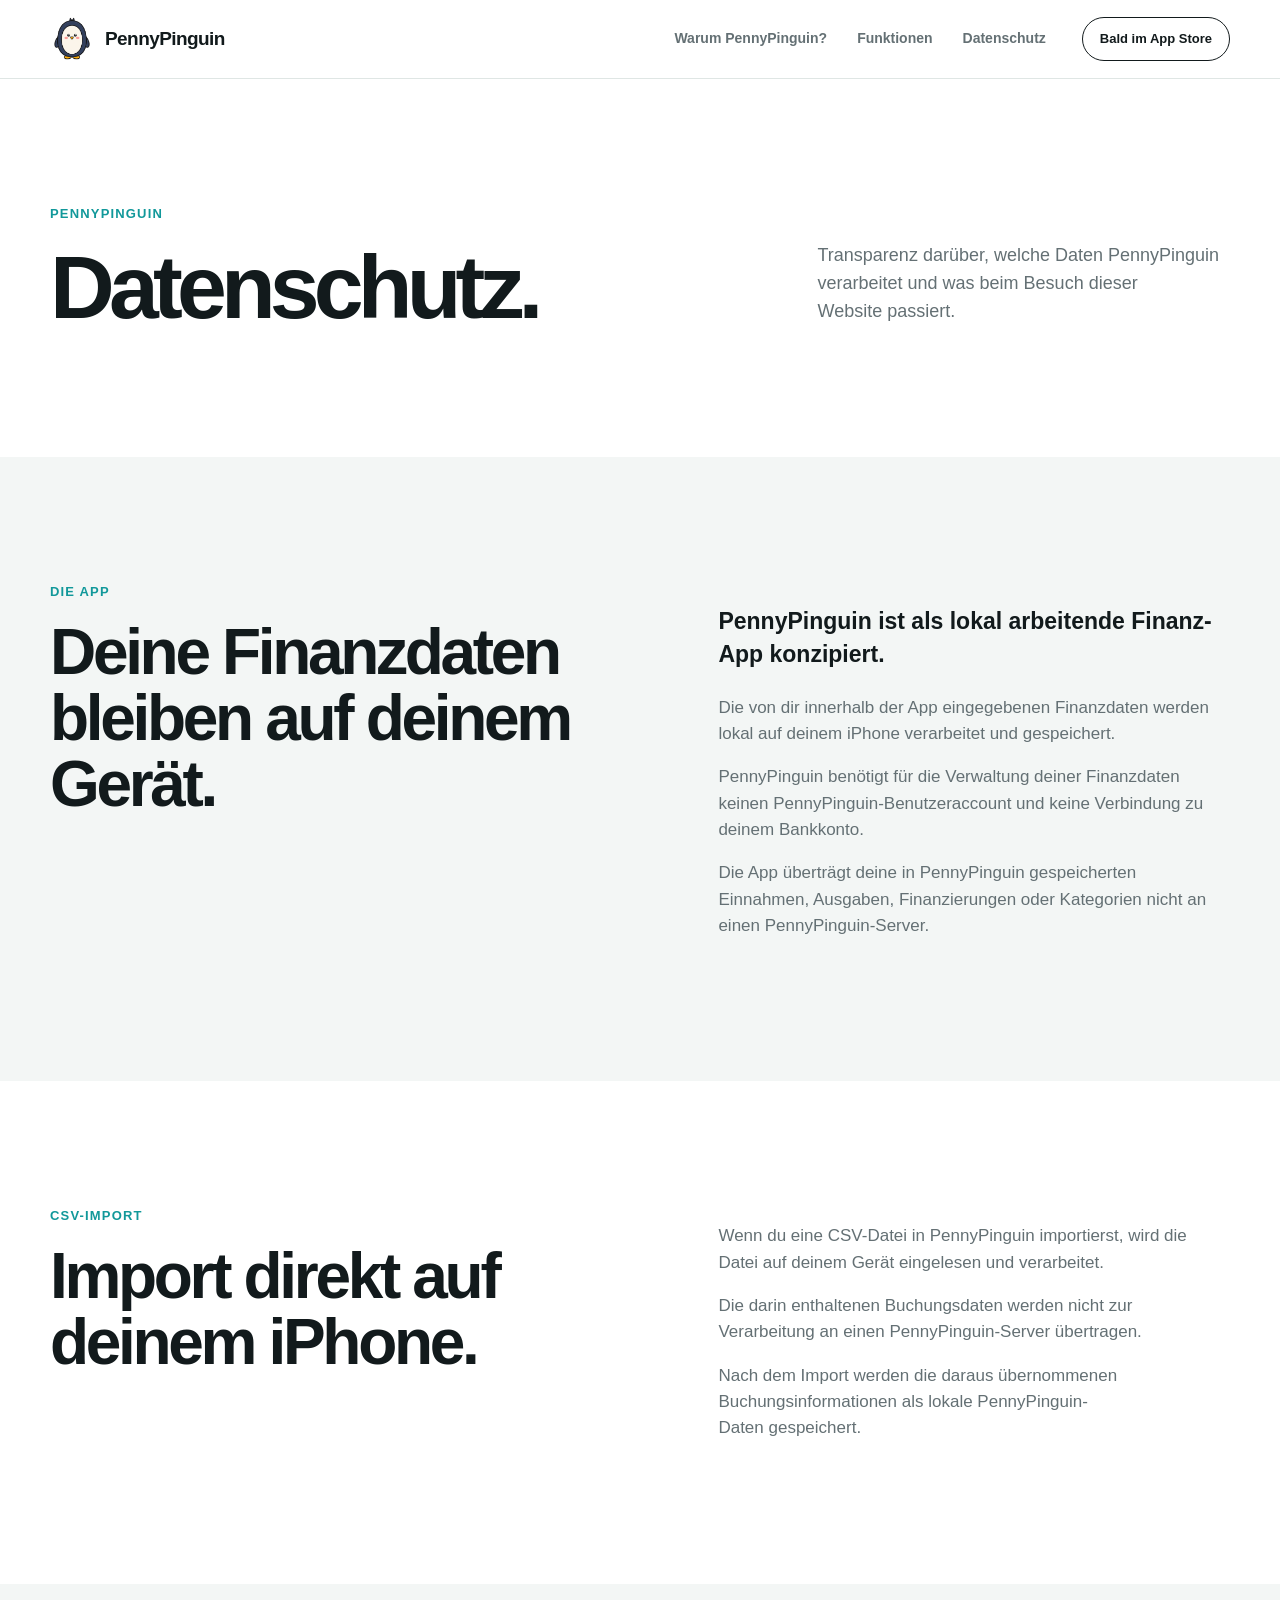
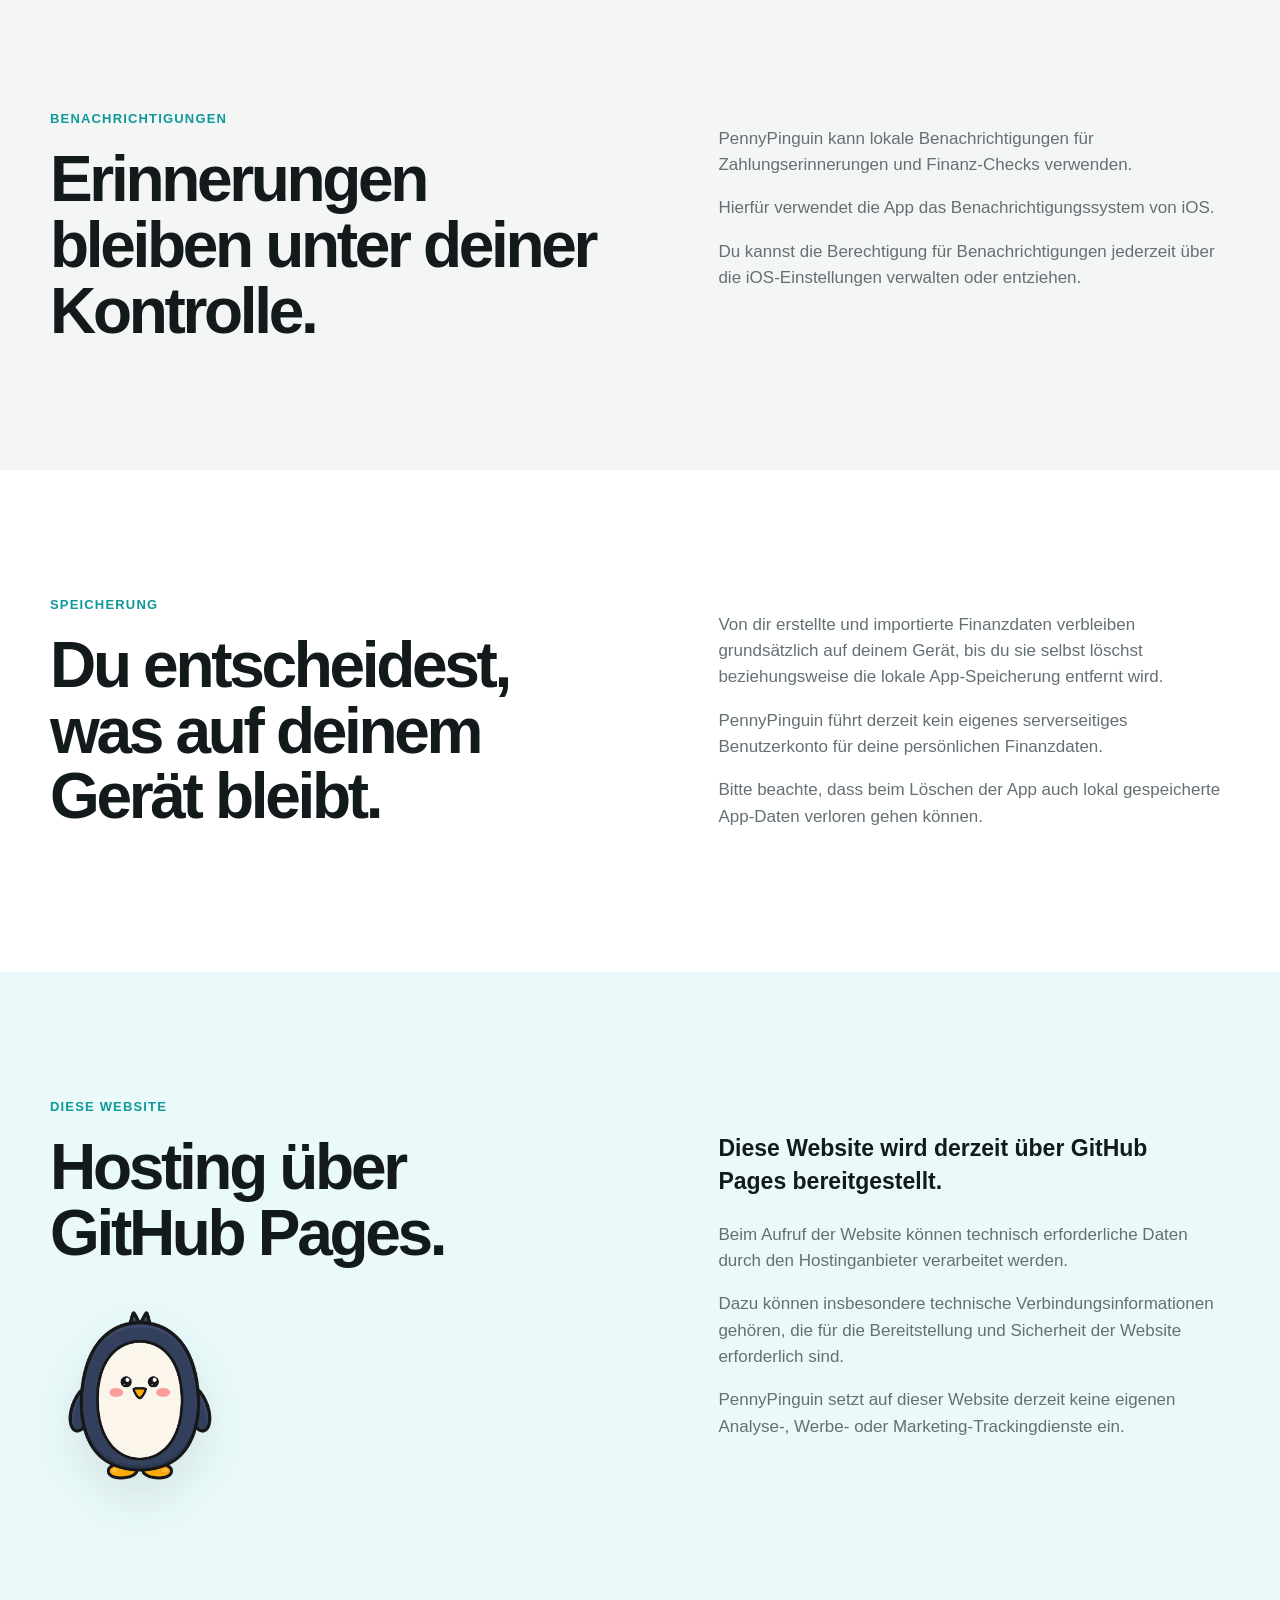
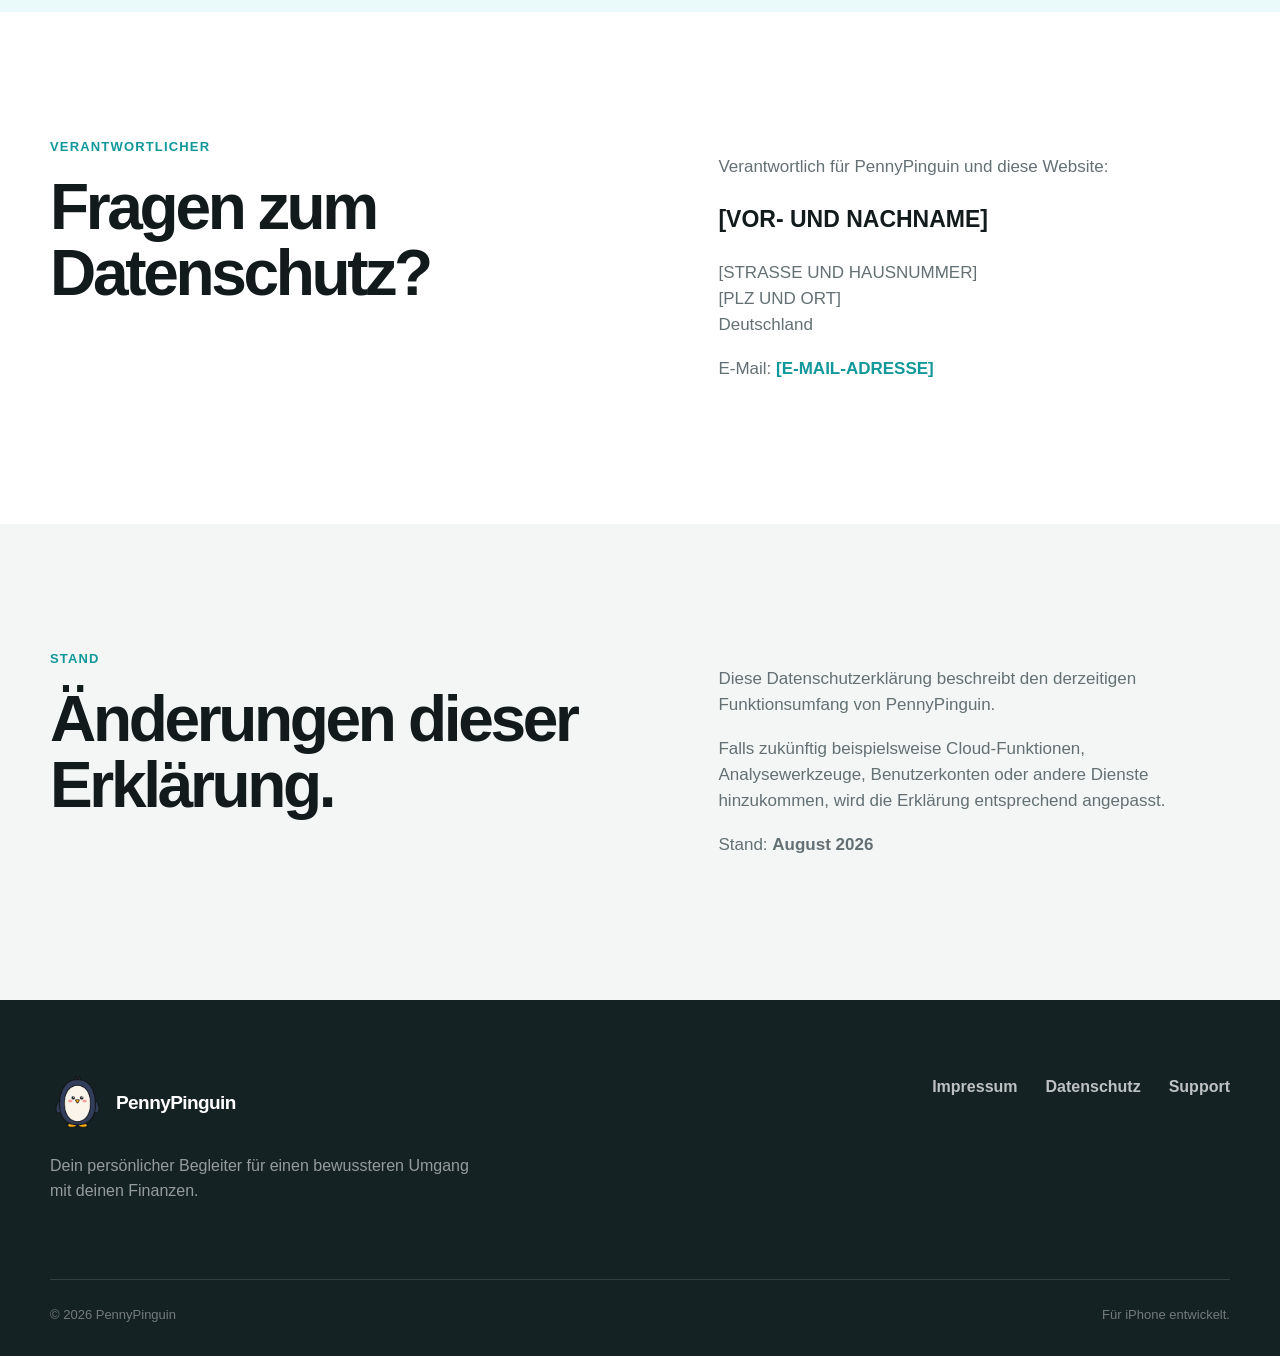
==== datenschutz.html @ 84c5860a "Add privacy policy page for PennyPinguin This file contains the privacy policy for PennyPinguin, det" ====
<!DOCTYPE html>
<html lang="de">
<head>
  <meta charset="UTF-8">

  <meta
    name="viewport"
    content="width=device-width, initial-scale=1.0"
  >

  <title>
    Datenschutz – PennyPinguin
  </title>

  <meta
    name="description"
    content="Datenschutzerklärung für PennyPinguin."
  >

  <meta
    name="theme-color"
    content="#22C7C9"
  >

  <link
    rel="icon"
    type="image/png"
    href="pennypinguin.png"
  >

  <link
    rel="apple-touch-icon"
    href="pennypinguin.png"
  >

  <link
    rel="stylesheet"
    href="style.css"
  >
</head>

<body>

  <header class="site-header">

    <div class="container header-inner">

      <a
        class="brand"
        href="index.html"
        aria-label="PennyPinguin Startseite"
      >
        <img
          src="pennypinguin.png"
          alt=""
          class="brand-logo"
        >

        <span>
          PennyPinguin
        </span>
      </a>

      <nav class="navigation">

        <a href="index.html#warum">
          Warum PennyPinguin?
        </a>

        <a href="index.html#funktionen">
          Funktionen
        </a>

        <a href="datenschutz.html">
          Datenschutz
        </a>

      </nav>

      <a
        class="header-cta"
        href="index.html#app-store"
      >
        Bald im App Store
      </a>

    </div>

  </header>


  <main>

    <section class="section">

      <div class="container">

        <p class="eyebrow">
          PennyPinguin
        </p>

        <div class="headline-grid">

          <h1>
            Datenschutz.
          </h1>

          <p>
            Transparenz darüber, welche Daten PennyPinguin
            verarbeitet und was beim Besuch dieser Website
            passiert.
          </p>

        </div>

      </div>

    </section>


    <section class="section section-soft">

      <div class="container split-section">

        <div>

          <p class="eyebrow">
            Die App
          </p>

          <h2>
            Deine Finanzdaten bleiben auf deinem Gerät.
          </h2>

        </div>


        <div>

          <p class="large-copy">
            PennyPinguin ist als lokal arbeitende Finanz-App
            konzipiert.
          </p>

          <p>
            Die von dir innerhalb der App eingegebenen
            Finanzdaten werden lokal auf deinem iPhone
            verarbeitet und gespeichert.
          </p>

          <p>
            PennyPinguin benötigt für die Verwaltung deiner
            Finanzdaten keinen PennyPinguin-Benutzeraccount
            und keine Verbindung zu deinem Bankkonto.
          </p>

          <p>
            Die App überträgt deine in PennyPinguin
            gespeicherten Einnahmen, Ausgaben,
            Finanzierungen oder Kategorien nicht an einen
            PennyPinguin-Server.
          </p>

        </div>

      </div>

    </section>


    <section class="section">

      <div class="container split-section">

        <div>

          <p class="eyebrow">
            CSV-Import
          </p>

          <h2>
            Import direkt auf deinem iPhone.
          </h2>

        </div>


        <div>

          <p>
            Wenn du eine CSV-Datei in PennyPinguin
            importierst, wird die Datei auf deinem Gerät
            eingelesen und verarbeitet.
          </p>

          <p>
            Die darin enthaltenen Buchungsdaten werden nicht
            zur Verarbeitung an einen PennyPinguin-Server
            übertragen.
          </p>

          <p>
            Nach dem Import werden die daraus übernommenen
            Buchungsinformationen als lokale PennyPinguin-Daten
            gespeichert.
          </p>

        </div>

      </div>

    </section>


    <section class="section section-soft">

      <div class="container split-section">

        <div>

          <p class="eyebrow">
            Benachrichtigungen
          </p>

          <h2>
            Erinnerungen bleiben unter deiner Kontrolle.
          </h2>

        </div>


        <div>

          <p>
            PennyPinguin kann lokale Benachrichtigungen für
            Zahlungserinnerungen und Finanz-Checks verwenden.
          </p>

          <p>
            Hierfür verwendet die App das
            Benachrichtigungssystem von iOS.
          </p>

          <p>
            Du kannst die Berechtigung für Benachrichtigungen
            jederzeit über die iOS-Einstellungen verwalten
            oder entziehen.
          </p>

        </div>

      </div>

    </section>


    <section class="section">

      <div class="container split-section">

        <div>

          <p class="eyebrow">
            Speicherung
          </p>

          <h2>
            Du entscheidest, was auf deinem Gerät bleibt.
          </h2>

        </div>


        <div>

          <p>
            Von dir erstellte und importierte Finanzdaten
            verbleiben grundsätzlich auf deinem Gerät, bis du
            sie selbst löschst beziehungsweise die lokale
            App-Speicherung entfernt wird.
          </p>

          <p>
            PennyPinguin führt derzeit kein eigenes
            serverseitiges Benutzerkonto für deine
            persönlichen Finanzdaten.
          </p>

          <p>
            Bitte beachte, dass beim Löschen der App auch lokal
            gespeicherte App-Daten verloren gehen können.
          </p>

        </div>

      </div>

    </section>


    <section class="section privacy-section">

      <div class="container privacy-grid">

        <div>

          <p class="eyebrow">
            Diese Website
          </p>

          <h2>
            Hosting über GitHub Pages.
          </h2>

          <img
            src="pennypinguin.png"
            alt=""
            class="privacy-mascot"
          >

        </div>


        <div class="privacy-copy">

          <p class="large-copy">
            Diese Website wird derzeit über GitHub Pages
            bereitgestellt.
          </p>

          <p>
            Beim Aufruf der Website können technisch
            erforderliche Daten durch den Hostinganbieter
            verarbeitet werden.
          </p>

          <p>
            Dazu können insbesondere technische
            Verbindungsinformationen gehören, die für die
            Bereitstellung und Sicherheit der Website
            erforderlich sind.
          </p>

          <p>
            PennyPinguin setzt auf dieser Website derzeit
            keine eigenen Analyse-, Werbe- oder
            Marketing-Trackingdienste ein.
          </p>

        </div>

      </div>

    </section>


    <section class="section">

      <div class="container split-section">

        <div>

          <p class="eyebrow">
            Verantwortlicher
          </p>

          <h2>
            Fragen zum Datenschutz?
          </h2>

        </div>


        <div>

          <p>
            Verantwortlich für PennyPinguin und diese Website:
          </p>

          <p class="large-copy">
            [VOR- UND NACHNAME]
          </p>

          <p>
            [STRASSE UND HAUSNUMMER]
            <br>
            [PLZ UND ORT]
            <br>
            Deutschland
          </p>

          <p>
            E-Mail:
            <a
              class="simple-link"
              href="mailto:[E-MAIL-ADRESSE]"
            >
              [E-MAIL-ADRESSE]
            </a>
          </p>

        </div>

      </div>

    </section>


    <section class="section section-soft">

      <div class="container split-section">

        <div>

          <p class="eyebrow">
            Stand
          </p>

          <h2>
            Änderungen dieser Erklärung.
          </h2>

        </div>


        <div>

          <p>
            Diese Datenschutzerklärung beschreibt den
            derzeitigen Funktionsumfang von PennyPinguin.
          </p>

          <p>
            Falls zukünftig beispielsweise Cloud-Funktionen,
            Analysewerkzeuge, Benutzerkonten oder andere
            Dienste hinzukommen, wird die Erklärung
            entsprechend angepasst.
          </p>

          <p>
            Stand:
            <strong>
              August 2026
            </strong>
          </p>

        </div>

      </div>

    </section>

  </main>


  <footer class="site-footer">

    <div class="container footer-grid">

      <div>

        <a
          class="brand footer-brand"
          href="index.html"
        >
          <img
            src="pennypinguin.png"
            alt=""
            class="brand-logo footer-logo"
          >

          <span>
            PennyPinguin
          </span>
        </a>

        <p>
          Dein persönlicher Begleiter für einen bewussteren
          Umgang mit deinen Finanzen.
        </p>

      </div>


      <div class="footer-links">

        <a href="impressum.html">
          Impressum
        </a>

        <a href="datenschutz.html">
          Datenschutz
        </a>

        <a href="support.html">
          Support
        </a>

      </div>

    </div>


    <div class="container footer-bottom">

      <span>
        © 2026 PennyPinguin
      </span>

      <span>
        Für iPhone entwickelt.
      </span>

    </div>

  </footer>

</body>
</html>
---- style.css ----
:root {
  --accent: #22c7c9;
  --accent-dark: #11989a;
  --accent-soft: #eafafa;

  --text: #121a1c;
  --text-soft: #647074;

  --white: #ffffff;
  --soft: #f3f6f5;
  --border: #dfe6e4;

  --dark: #152224;
  --dark-soft: #223234;

  --container: 1180px;
}

*,
*::before,
*::after {
  box-sizing: border-box;
}

html {
  scroll-behavior: smooth;
}

body {
  margin: 0;

  background: var(--white);
  color: var(--text);

  font-family:
    -apple-system,
    BlinkMacSystemFont,
    "Segoe UI",
    Helvetica,
    Arial,
    sans-serif;

  line-height: 1.55;

  -webkit-font-smoothing: antialiased;
  text-rendering: optimizeLegibility;
}

img {
  display: block;
  max-width: 100%;
}

a {
  color: inherit;
  text-decoration: none;
}

::selection {
  background: rgba(34, 199, 201, 0.25);
}

.container {
  width: min(
    calc(100% - 48px),
    var(--container)
  );

  margin-inline: auto;
}


/* =========================================================
   HEADER
   ========================================================= */

.site-header {
  position: sticky;
  top: 0;
  z-index: 100;

  background: rgba(255, 255, 255, 0.94);

  backdrop-filter: blur(16px);
  -webkit-backdrop-filter: blur(16px);

  border-bottom: 1px solid var(--border);
}

.header-inner {
  min-height: 78px;

  display: flex;
  align-items: center;

  gap: 36px;
}

.brand {
  display: inline-flex;
  align-items: center;

  gap: 11px;

  font-size: 19px;
  font-weight: 800;

  letter-spacing: -0.03em;
}

.brand-logo {
  width: 44px;
  height: 44px;

  object-fit: contain;

  flex-shrink: 0;
}

.navigation {
  margin-left: auto;

  display: flex;

  gap: 30px;
}

.navigation a {
  color: var(--text-soft);

  font-size: 14px;
  font-weight: 600;
}

.navigation a:hover {
  color: var(--text);
}

.header-cta {
  padding: 11px 17px;

  border: 1px solid var(--text);

  border-radius: 100px;

  font-size: 13px;
  font-weight: 700;
}

.header-cta:hover {
  background: var(--text);
  color: var(--white);
}


/* =========================================================
   TYPOGRAFIE
   ========================================================= */

.eyebrow {
  margin: 0 0 18px;

  color: var(--accent-dark);

  font-size: 13px;
  font-weight: 800;

  letter-spacing: 0.09em;

  text-transform: uppercase;
}

.eyebrow-light {
  color: #61dcde;
}

h1,
h2,
h3,
p {
  text-wrap: pretty;
}

h1 {
  margin: 0;

  max-width: 780px;

  font-size: clamp(
    58px,
    7vw,
    92px
  );

  line-height: 0.98;

  letter-spacing: -0.065em;

  font-weight: 680;
}

h2 {
  margin: 0;

  font-size: clamp(
    42px,
    5vw,
    66px
  );

  line-height: 1.03;

  letter-spacing: -0.052em;

  font-weight: 650;
}

h3 {
  margin: 0;

  font-size: 25px;

  line-height: 1.15;

  letter-spacing: -0.035em;
}

.simple-link {
  color: var(--accent-dark);

  font-weight: 750;
}

.simple-link:hover {
  text-decoration: underline;
}

.large-copy {
  font-size: 23px !important;

  line-height: 1.45;

  color: var(--text) !important;

  font-weight: 560;
}


/* =========================================================
   HERO
   ========================================================= */

.hero {
  overflow: hidden;

  padding: 105px 0 120px;
}

.hero-grid {
  display: grid;

  grid-template-columns:
    minmax(0, 1.12fr)
    minmax(360px, 0.88fr);

  gap: 90px;

  align-items: center;
}

.hero-copy {
  max-width: 760px;
}

.hero-lead {
  max-width: 680px;

  margin: 34px 0 0;

  font-size: 23px;

  line-height: 1.5;

  color: var(--text);
}

.hero-description {
  max-width: 650px;

  margin: 15px 0 0;

  font-size: 17px;

  color: var(--text-soft);
}

.hero-actions {
  margin-top: 36px;

  display: flex;

  align-items: center;

  gap: 26px;
}

.button {
  display: inline-flex;

  align-items: center;
  justify-content: center;

  min-height: 52px;

  padding: 0 23px;

  border-radius: 100px;

  font-weight: 750;
}

.button-primary {
  background: var(--accent);

  color: #073e40;
}

.button-primary:hover {
  background: #2bd0d2;
}

.hero-facts {
  margin-top: 34px;

  display: flex;
  flex-wrap: wrap;

  gap: 12px 25px;

  color: var(--text-soft);

  font-size: 14px;
}

.hero-facts span::before {
  content: "✓";

  margin-right: 7px;

  color: var(--accent-dark);

  font-weight: 900;
}


/* =========================================================
   HERO MASCOT
   ========================================================= */

.hero-mascot-area {
  position: relative;

  min-height: 540px;

  display: flex;

  justify-content: center;
  align-items: center;
}

.hero-mascot-background {
  position: absolute;

  width: 430px;
  height: 430px;

  background: var(--accent-soft);

  border-radius: 50%;
}

.hero-mascot-background::before {
  content: "";

  position: absolute;

  inset: 35px;

  border: 1px solid rgba(34, 199, 201, 0.28);

  border-radius: 50%;
}

.hero-mascot-background::after {
  content: "";

  position: absolute;

  inset: 75px;

  border: 1px solid rgba(34, 199, 201, 0.20);

  border-radius: 50%;
}

.hero-mascot {
  position: relative;

  z-index: 2;

  width: min(
    360px,
    88%
  );

  height: auto;

  filter:
    drop-shadow(
      0 30px 35px rgba(16, 37, 39, 0.15)
    );
}

.hero-mini-card {
  position: absolute;

  z-index: 3;

  min-width: 155px;

  padding: 15px 18px;

  background: rgba(255, 255, 255, 0.94);

  border: 1px solid var(--border);

  border-radius: 18px;

  box-shadow:
    0 14px 35px rgba(20, 44, 46, 0.10);
}

.hero-mini-card span {
  display: block;

  color: var(--text-soft);

  font-size: 11px;
}

.hero-mini-card strong {
  display: block;

  margin-top: 3px;

  font-size: 18px;
}

.hero-card-one {
  top: 80px;
  left: 0;
}

.hero-card-two {
  right: 0;
  bottom: 90px;
}


/* =========================================================
   SECTIONS
   ========================================================= */

.section {
  padding: 125px 0;
}

.section-soft {
  background: var(--soft);
}

.headline-grid {
  display: grid;

  grid-template-columns:
    minmax(0, 1.25fr)
    minmax(280px, 0.75fr);

  gap: 80px;

  align-items: end;
}

.headline-grid > p {
  margin: 0 0 6px;

  color: var(--text-soft);

  font-size: 18px;
}


/* =========================================================
   PROBLEM
   ========================================================= */

.problem-grid {
  margin-top: 80px;

  display: grid;

  grid-template-columns:
    repeat(3, 1fr);

  border-top: 1px solid #cfd8d6;
}

.problem-grid article {
  padding: 34px 30px 0 0;
}

.problem-grid article + article {
  padding-left: 30px;

  border-left: 1px solid #cfd8d6;
}

.problem-grid span,
.feature-number {
  color: var(--accent-dark);

  font-size: 13px;
  font-weight: 800;

  letter-spacing: 0.08em;
}

.problem-grid h3 {
  margin-top: 28px;
}

.problem-grid p {
  margin: 16px 0 0;

  color: var(--text-soft);
}


/* =========================================================
   FEATURE ROWS
   ========================================================= */

.feature-row {
  padding: 70px 0;

  display: grid;

  grid-template-columns:
    70px
    minmax(0, 1fr)
    minmax(300px, 0.8fr);

  gap: 50px;

  align-items: center;

  border-bottom: 1px solid var(--border);
}

.feature-row:first-of-type {
  margin-top: 50px;
}

.feature-copy h3 {
  font-size: 33px;
}

.feature-copy p {
  max-width: 570px;

  margin: 18px 0 0;

  color: var(--text-soft);

  font-size: 17px;
}

.feature-visual {
  padding: 28px;

  background: var(--soft);

  border-radius: 20px;
}

.feature-visual span {
  display: block;

  color: var(--text-soft);

  font-size: 12px;
}

.feature-visual strong {
  display: block;

  margin-top: 5px;

  font-size: 27px;

  letter-spacing: -0.04em;
}

.feature-visual small {
  display: block;

  margin-top: 7px;

  color: var(--text-soft);
}

.payment-visual {
  display: grid;

  gap: 0;
}

.payment-visual > div {
  padding: 13px 0;

  display: flex;

  justify-content: space-between;

  border-bottom: 1px solid var(--border);
}

.payment-visual > div:last-child {
  border-bottom: 0;
}

.payment-visual strong {
  margin: 0;

  font-size: 14px;
}

.progress-track {
  height: 8px;

  margin-top: 20px;

  overflow: hidden;

  background: #dbe4e3;

  border-radius: 100px;
}

.progress-fill {
  width: 39%;
  height: 100%;

  background: var(--accent);
}


/* =========================================================
   DARK SECTION
   ========================================================= */

.section-dark {
  background: var(--dark);

  color: #ffffff;
}

.headline-grid-dark > p {
  color: rgba(255, 255, 255, 0.62);
}

.steps-grid {
  margin-top: 80px;

  display: grid;

  grid-template-columns:
    repeat(4, 1fr);
}

.steps-grid article {
  min-height: 260px;

  padding: 30px;

  border-top:
    1px solid rgba(255, 255, 255, 0.20);

  border-left:
    1px solid rgba(255, 255, 255, 0.12);
}

.steps-grid article:first-child {
  border-left: 0;
}

.steps-grid span {
  color: var(--accent);

  font-size: 34px;
  font-weight: 600;
}

.steps-grid h3 {
  margin-top: 40px;
}

.steps-grid p {
  margin: 16px 0 0;

  color: rgba(255, 255, 255, 0.62);
}


/* =========================================================
   SPLIT SECTIONS
   ========================================================= */

.split-section,
.privacy-grid,
.app-store-grid {
  display: grid;

  grid-template-columns:
    minmax(0, 1fr)
    minmax(320px, 0.9fr);

  gap: 100px;
}

.split-section p:not(.eyebrow),
.privacy-copy p,
.app-store-copy p {
  color: var(--text-soft);

  font-size: 17px;
}

.inline-note {
  margin-top: 30px;

  padding-top: 20px;

  border-top: 1px solid var(--border);

  color: var(--accent-dark);

  font-weight: 750;
}


/* =========================================================
   PRIVACY
   ========================================================= */

.privacy-section {
  background: var(--accent-soft);
}

.privacy-copy {
  padding-top: 12px;
}

.privacy-copy ul {
  margin: 30px 0;

  padding: 0;

  list-style: none;

  display: grid;

  gap: 12px;
}

.privacy-copy li {
  position: relative;

  padding-left: 29px;

  font-weight: 650;
}

.privacy-copy li::before {
  content: "✓";

  position: absolute;

  left: 0;

  color: var(--accent-dark);

  font-weight: 900;
}

.privacy-mascot {
  width: 180px;

  margin-top: 40px;

  filter:
    drop-shadow(
      0 20px 25px rgba(16, 37, 39, 0.10)
    );
}


/* =========================================================
   APP STORE
   ========================================================= */

.app-store-section {
  padding-bottom: 140px;
}

.store-button-placeholder {
  display: inline-flex;

  flex-direction: column;

  margin-top: 25px;

  padding: 12px 24px;

  background: #111111;

  color: #ffffff;

  border-radius: 12px;
}

.store-button-placeholder small {
  font-size: 10px;
}

.store-button-placeholder strong {
  font-size: 22px;

  line-height: 1.1;
}


/* =========================================================
   FOOTER
   ========================================================= */

.site-footer {
  padding: 75px 0 30px;

  background: var(--dark);

  color: #ffffff;
}

.footer-grid {
  display: flex;

  justify-content: space-between;

  gap: 60px;
}

.footer-brand {
  color: #ffffff;
}

.footer-logo {
  width: 55px;
  height: 55px;
}

.footer-grid p {
  max-width: 430px;

  color: rgba(255, 255, 255, 0.55);
}

.footer-links {
  display: flex;

  flex-wrap: wrap;

  gap: 28px;

  align-content: start;
}

.footer-links a {
  color: rgba(255, 255, 255, 0.72);

  font-weight: 600;
}

.footer-links a:hover {
  color: #ffffff;
}

.footer-bottom {
  margin-top: 60px;

  padding-top: 25px;

  display: flex;

  justify-content: space-between;

  gap: 20px;

  border-top:
    1px solid rgba(255, 255, 255, 0.12);

  color: rgba(255, 255, 255, 0.40);

  font-size: 13px;
}


/* =========================================================
   TABLET
   ========================================================= */

@media (max-width: 950px) {

  .navigation {
    display: none;
  }

  .hero-grid,
  .headline-grid,
  .split-section,
  .privacy-grid,
  .app-store-grid {
    grid-template-columns: 1fr;

    gap: 50px;
  }

  .hero {
    padding-top: 80px;
  }

  .hero-mascot-area {
    min-height: 490px;

    max-width: 620px;
  }

  .problem-grid {
    grid-template-columns: 1fr;
  }

  .problem-grid article,
  .problem-grid article + article {
    padding: 30px 0;

    border-left: 0;

    border-bottom:
      1px solid #cfd8d6;
  }

  .feature-row {
    grid-template-columns:
      50px
      1fr;

    gap: 30px;
  }

  .feature-visual {
    grid-column: 2;
  }

  .steps-grid {
    grid-template-columns:
      repeat(2, 1fr);
  }

  .steps-grid article:nth-child(3) {
    border-left: 0;
  }
}


/* =========================================================
   MOBILE
   ========================================================= */

@media (max-width: 650px) {

  .container {
    width: min(
      calc(100% - 30px),
      var(--container)
    );
  }

  .header-inner {
    min-height: 68px;
  }

  .header-cta {
    display: none;
  }

  .brand {
    font-size: 17px;
  }

  .brand-logo {
    width: 38px;
    height: 38px;
  }

  .hero {
    padding: 65px 0 75px;
  }

  h1 {
    font-size: clamp(
      48px,
      15vw,
      63px
    );
  }

  h2 {
    font-size: 40px;
  }

  .hero-lead {
    margin-top: 27px;

    font-size: 19px;
  }

  .hero-description {
    font-size: 15px;
  }

  .hero-actions {
    align-items: stretch;

    flex-direction: column;

    gap: 17px;
  }

  .button {
    width: 100%;
  }

  .hero-actions .simple-link {
    text-align: center;
  }

  .hero-facts {
    display: grid;

    gap: 7px;
  }

  .hero-mascot-area {
    min-height: 390px;
  }

  .hero-mascot-background {
    width: 320px;
    height: 320px;
  }

  .hero-mascot {
    width: 270px;
  }

  .hero-mini-card {
    min-width: 125px;

    padding: 11px 13px;
  }

  .hero-mini-card strong {
    font-size: 14px;
  }

  .hero-card-one {
    top: 35px;
    left: 0;
  }

  .hero-card-two {
    right: 0;
    bottom: 40px;
  }

  .section {
    padding: 85px 0;
  }

  .headline-grid {
    gap: 28px;
  }

  .headline-grid > p {
    font-size: 16px;
  }

  .problem-grid {
    margin-top: 50px;
  }

  .feature-row {
    padding: 50px 0;

    grid-template-columns: 1fr;

    gap: 20px;
  }

  .feature-number {
    grid-column: 1;
  }

  .feature-visual {
    grid-column: 1;
  }

  .feature-copy h3 {
    font-size: 29px;
  }

  .steps-grid {
    margin-top: 50px;

    grid-template-columns: 1fr;
  }

  .steps-grid article,
  .steps-grid article:nth-child(3) {
    min-height: unset;

    padding: 28px 0;

    border-left: 0;

    border-top:
      1px solid rgba(255, 255, 255, 0.18);
  }

  .steps-grid h3 {
    margin-top: 22px;
  }

  .split-section,
  .privacy-grid,
  .app-store-grid {
    gap: 35px;
  }

  .privacy-mascot {
    width: 130px;

    margin-top: 25px;
  }

  .footer-grid,
  .footer-bottom {
    flex-direction: column;
  }

  .footer-links {
    flex-direction: column;

    gap: 13px;
  }
}
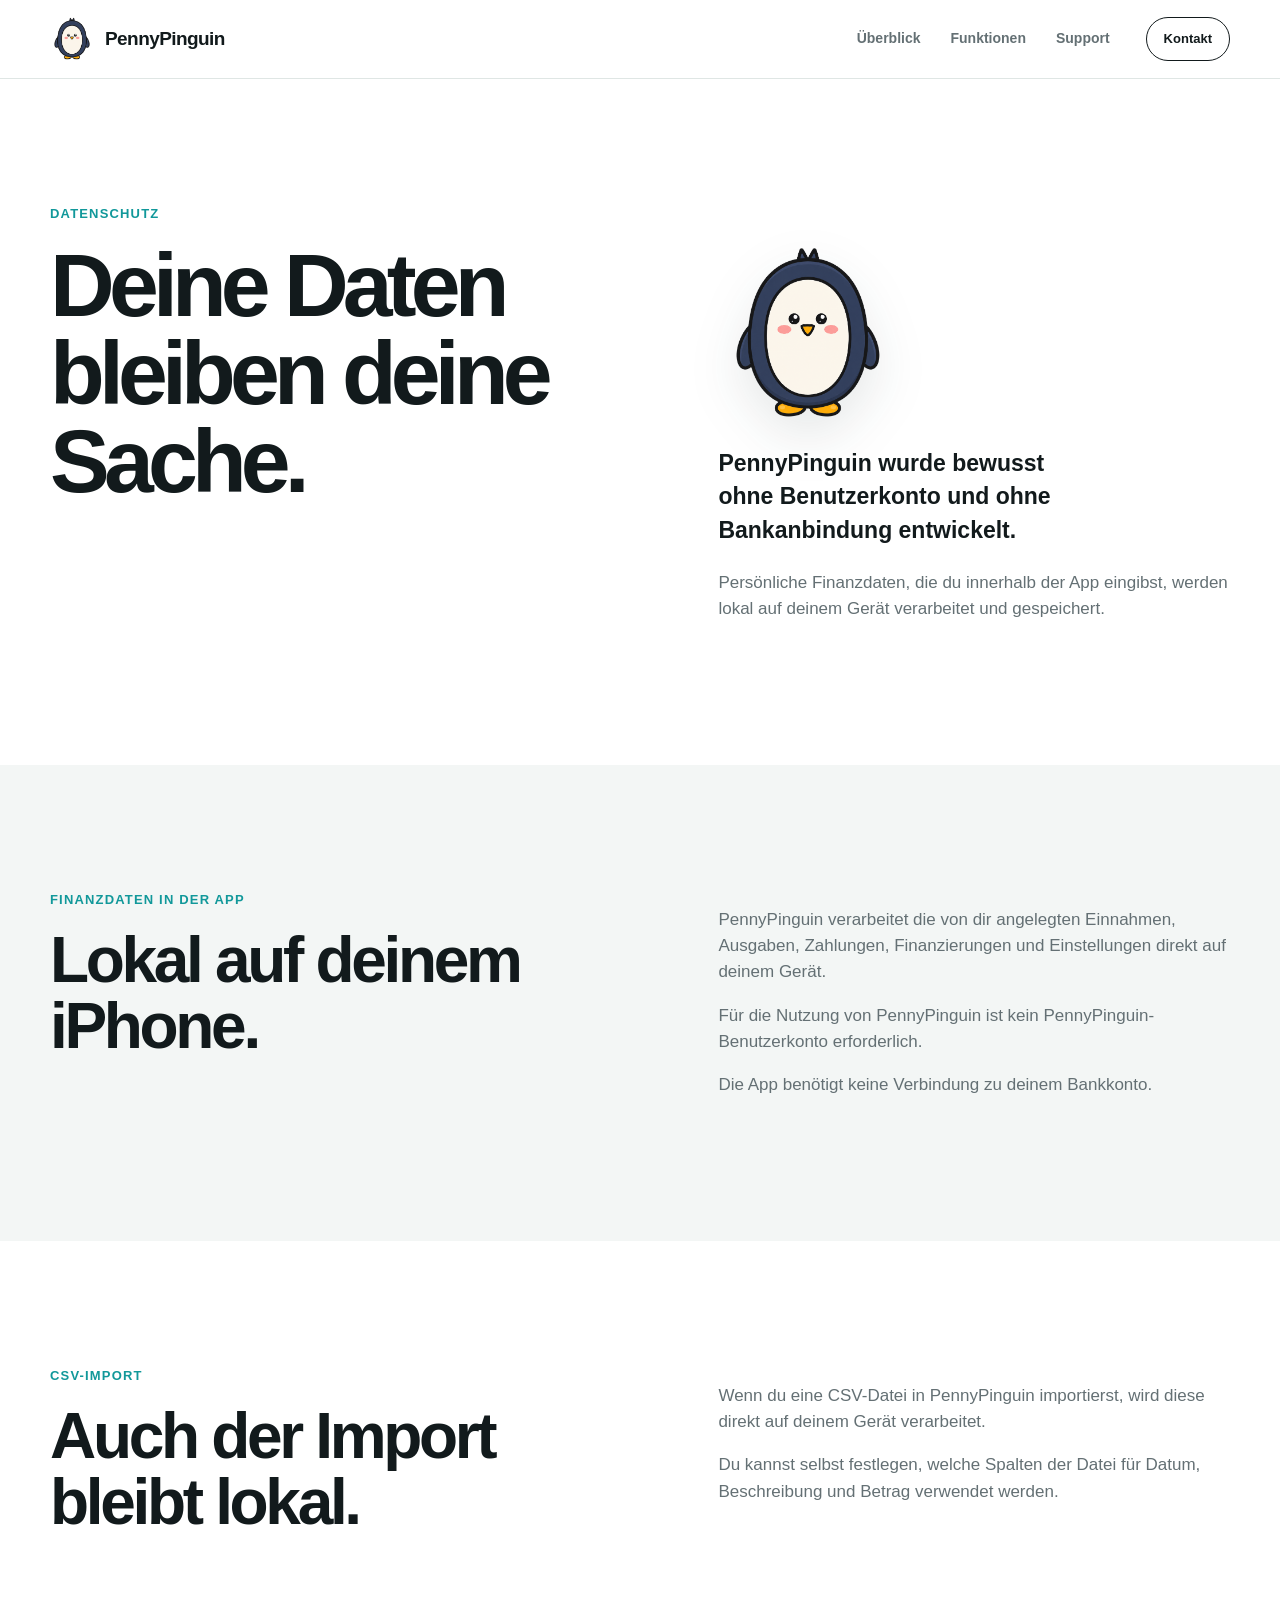
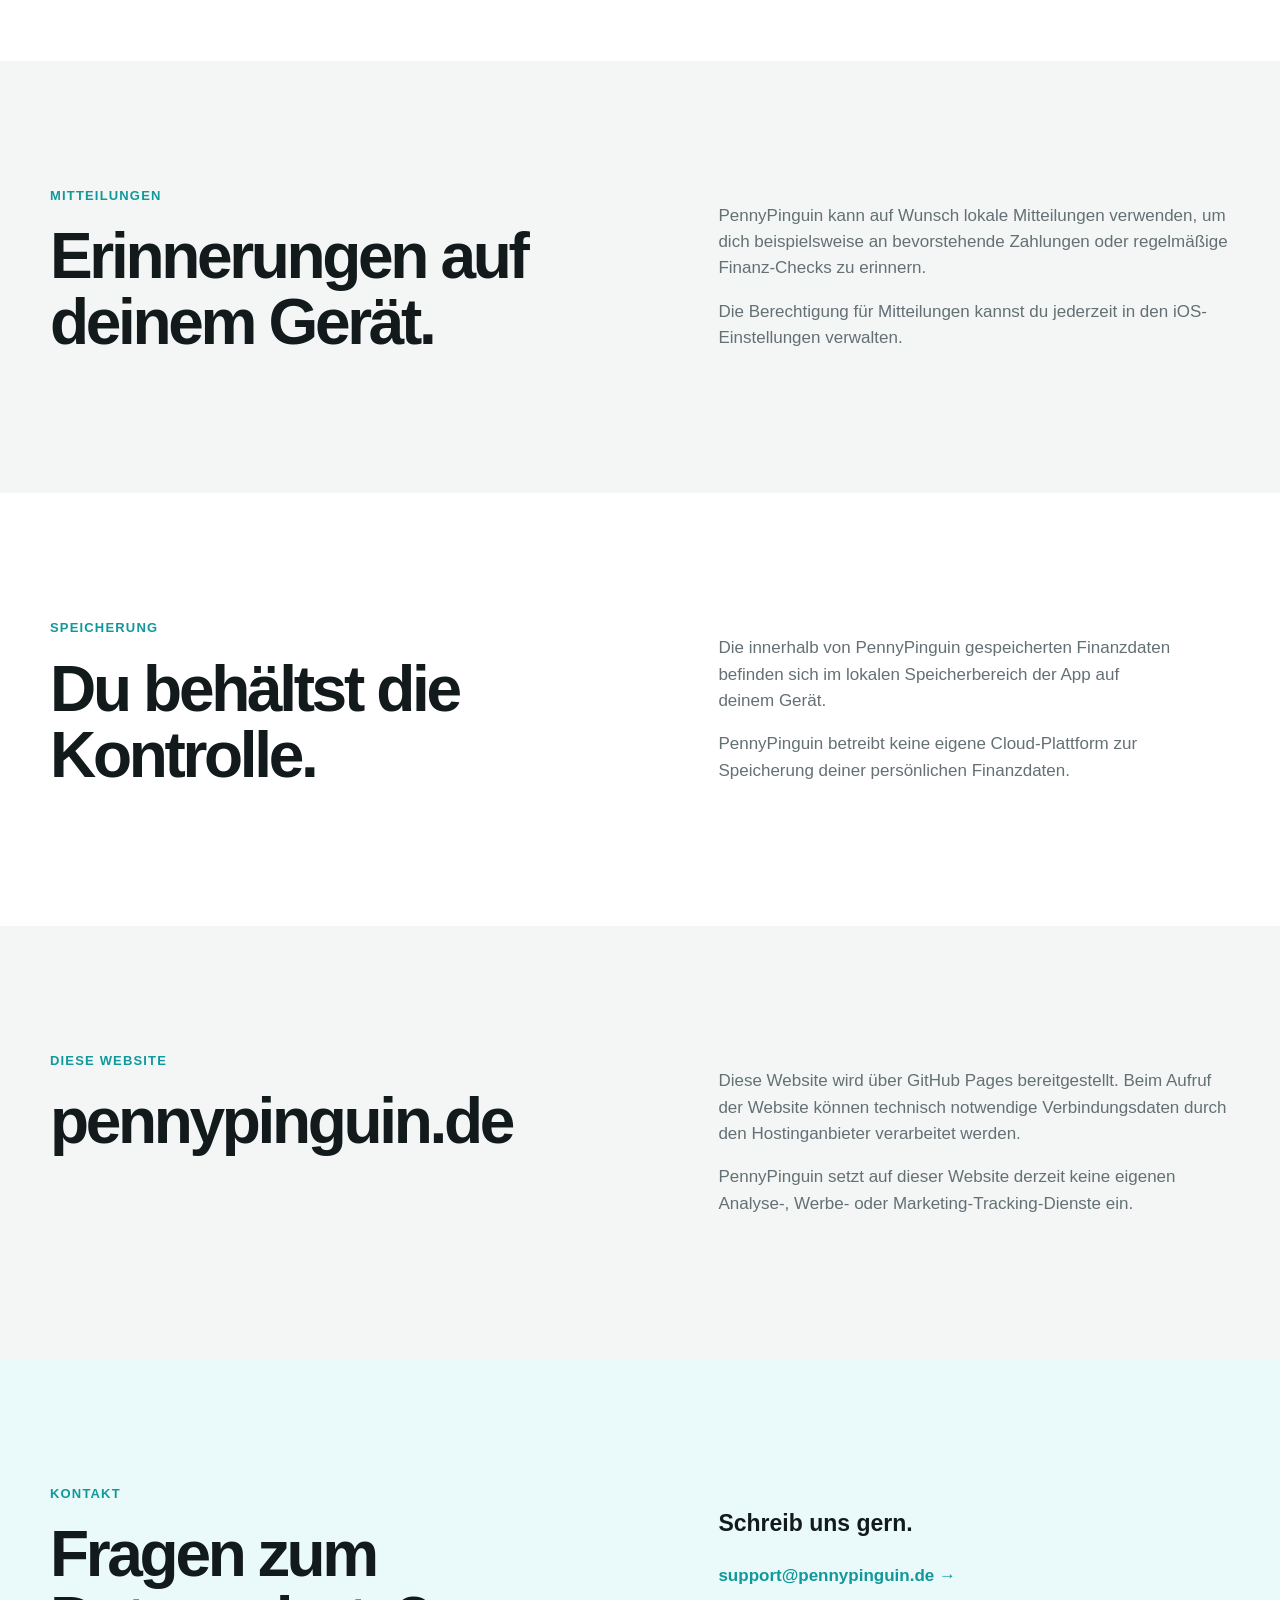
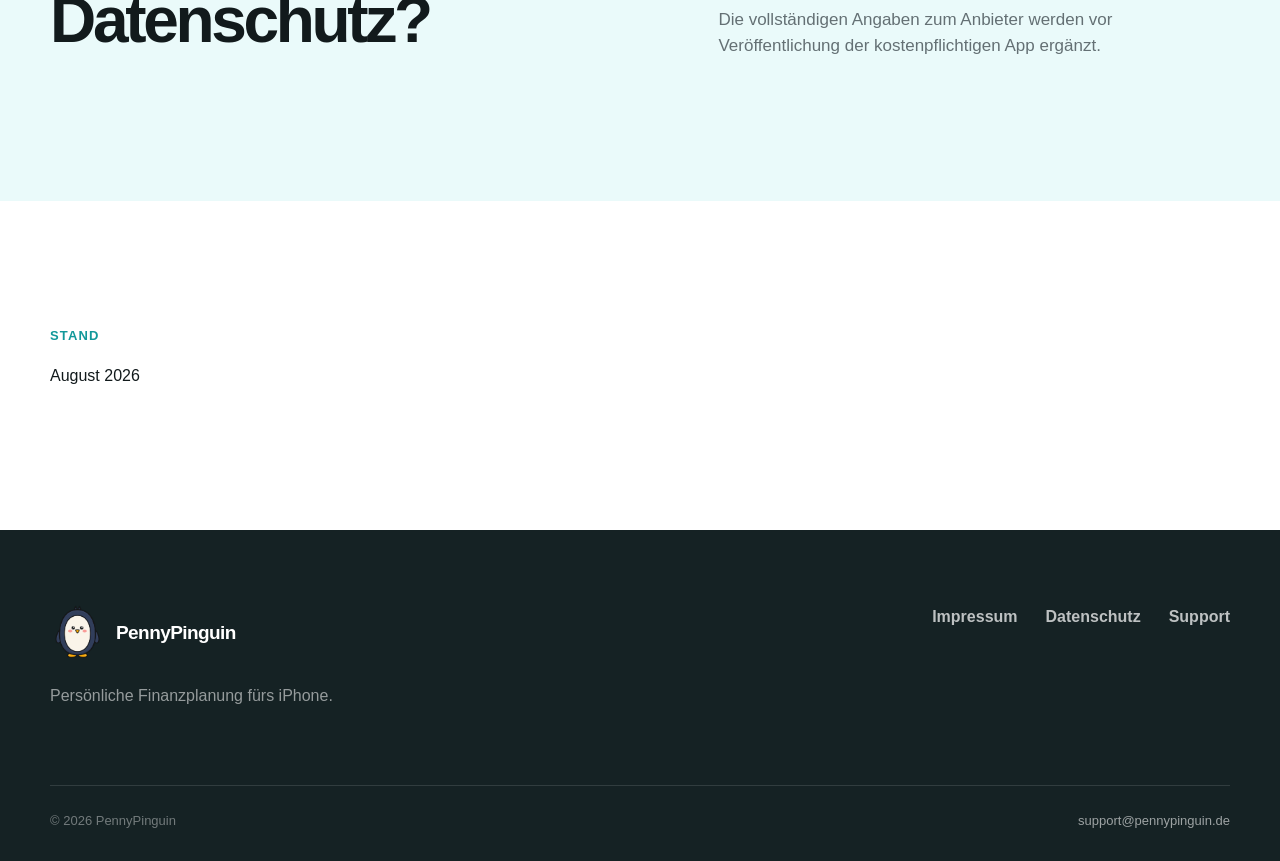
==== commit 606cef33: "Revise Datenschutz page for clarity and updates Updated the Datenschutz page with new content and im" ====
--- a/datenschutz.html
+++ b/datenschutz.html
@@ -8,13 +8,11 @@
     content="width=device-width, initial-scale=1.0"
   >
 
-  <title>
-    Datenschutz – PennyPinguin
-  </title>
+  <title>Datenschutz – PennyPinguin</title>
 
   <meta
     name="description"
-    content="Datenschutzerklärung für PennyPinguin."
+    content="Datenschutzerklärung für PennyPinguin und pennypinguin.de."
   >
 
   <meta
@@ -56,32 +54,31 @@
           class="brand-logo"
         >
 
-        <span>
-          PennyPinguin
-        </span>
+        <span>PennyPinguin</span>
       </a>
 
-      <nav class="navigation">
-
-        <a href="index.html#warum">
-          Warum PennyPinguin?
+      <nav
+        class="navigation"
+        aria-label="Hauptnavigation"
+      >
+        <a href="index.html#ueberblick">
+          Überblick
         </a>
 
         <a href="index.html#funktionen">
           Funktionen
         </a>
 
-        <a href="datenschutz.html">
-          Datenschutz
-        </a>
-
+        <a href="support.html">
+          Support
+        </a>
       </nav>
 
       <a
         class="header-cta"
-        href="index.html#app-store"
+        href="mailto:support@pennypinguin.de"
       >
-        Bald im App Store
+        Kontakt
       </a>
 
     </div>
@@ -93,224 +90,21 @@
 
     <section class="section">
 
-      <div class="container">
-
-        <p class="eyebrow">
-          PennyPinguin
-        </p>
-
-        <div class="headline-grid">
+      <div class="container split-section">
+
+        <div>
+
+          <p class="eyebrow">
+            Datenschutz
+          </p>
 
           <h1>
-            Datenschutz.
+            Deine Daten bleiben deine Sache.
           </h1>
 
-          <p>
-            Transparenz darüber, welche Daten PennyPinguin
-            verarbeitet und was beim Besuch dieser Website
-            passiert.
-          </p>
-
-        </div>
-
-      </div>
-
-    </section>
-
-
-    <section class="section section-soft">
-
-      <div class="container split-section">
-
-        <div>
-
-          <p class="eyebrow">
-            Die App
-          </p>
-
-          <h2>
-            Deine Finanzdaten bleiben auf deinem Gerät.
-          </h2>
-
-        </div>
-
-
-        <div>
-
-          <p class="large-copy">
-            PennyPinguin ist als lokal arbeitende Finanz-App
-            konzipiert.
-          </p>
-
-          <p>
-            Die von dir innerhalb der App eingegebenen
-            Finanzdaten werden lokal auf deinem iPhone
-            verarbeitet und gespeichert.
-          </p>
-
-          <p>
-            PennyPinguin benötigt für die Verwaltung deiner
-            Finanzdaten keinen PennyPinguin-Benutzeraccount
-            und keine Verbindung zu deinem Bankkonto.
-          </p>
-
-          <p>
-            Die App überträgt deine in PennyPinguin
-            gespeicherten Einnahmen, Ausgaben,
-            Finanzierungen oder Kategorien nicht an einen
-            PennyPinguin-Server.
-          </p>
-
-        </div>
-
-      </div>
-
-    </section>
-
-
-    <section class="section">
-
-      <div class="container split-section">
-
-        <div>
-
-          <p class="eyebrow">
-            CSV-Import
-          </p>
-
-          <h2>
-            Import direkt auf deinem iPhone.
-          </h2>
-
-        </div>
-
-
-        <div>
-
-          <p>
-            Wenn du eine CSV-Datei in PennyPinguin
-            importierst, wird die Datei auf deinem Gerät
-            eingelesen und verarbeitet.
-          </p>
-
-          <p>
-            Die darin enthaltenen Buchungsdaten werden nicht
-            zur Verarbeitung an einen PennyPinguin-Server
-            übertragen.
-          </p>
-
-          <p>
-            Nach dem Import werden die daraus übernommenen
-            Buchungsinformationen als lokale PennyPinguin-Daten
-            gespeichert.
-          </p>
-
-        </div>
-
-      </div>
-
-    </section>
-
-
-    <section class="section section-soft">
-
-      <div class="container split-section">
-
-        <div>
-
-          <p class="eyebrow">
-            Benachrichtigungen
-          </p>
-
-          <h2>
-            Erinnerungen bleiben unter deiner Kontrolle.
-          </h2>
-
-        </div>
-
-
-        <div>
-
-          <p>
-            PennyPinguin kann lokale Benachrichtigungen für
-            Zahlungserinnerungen und Finanz-Checks verwenden.
-          </p>
-
-          <p>
-            Hierfür verwendet die App das
-            Benachrichtigungssystem von iOS.
-          </p>
-
-          <p>
-            Du kannst die Berechtigung für Benachrichtigungen
-            jederzeit über die iOS-Einstellungen verwalten
-            oder entziehen.
-          </p>
-
-        </div>
-
-      </div>
-
-    </section>
-
-
-    <section class="section">
-
-      <div class="container split-section">
-
-        <div>
-
-          <p class="eyebrow">
-            Speicherung
-          </p>
-
-          <h2>
-            Du entscheidest, was auf deinem Gerät bleibt.
-          </h2>
-
-        </div>
-
-
-        <div>
-
-          <p>
-            Von dir erstellte und importierte Finanzdaten
-            verbleiben grundsätzlich auf deinem Gerät, bis du
-            sie selbst löschst beziehungsweise die lokale
-            App-Speicherung entfernt wird.
-          </p>
-
-          <p>
-            PennyPinguin führt derzeit kein eigenes
-            serverseitiges Benutzerkonto für deine
-            persönlichen Finanzdaten.
-          </p>
-
-          <p>
-            Bitte beachte, dass beim Löschen der App auch lokal
-            gespeicherte App-Daten verloren gehen können.
-          </p>
-
-        </div>
-
-      </div>
-
-    </section>
-
-
-    <section class="section privacy-section">
-
-      <div class="container privacy-grid">
-
-        <div>
-
-          <p class="eyebrow">
-            Diese Website
-          </p>
-
-          <h2>
-            Hosting über GitHub Pages.
-          </h2>
+        </div>
+
+        <div>
 
           <img
             src="pennypinguin.png"
@@ -318,33 +112,55 @@
             class="privacy-mascot"
           >
 
-        </div>
-
-
-        <div class="privacy-copy">
-
           <p class="large-copy">
-            Diese Website wird derzeit über GitHub Pages
-            bereitgestellt.
-          </p>
-
-          <p>
-            Beim Aufruf der Website können technisch
-            erforderliche Daten durch den Hostinganbieter
-            verarbeitet werden.
-          </p>
-
-          <p>
-            Dazu können insbesondere technische
-            Verbindungsinformationen gehören, die für die
-            Bereitstellung und Sicherheit der Website
-            erforderlich sind.
-          </p>
-
-          <p>
-            PennyPinguin setzt auf dieser Website derzeit
-            keine eigenen Analyse-, Werbe- oder
-            Marketing-Trackingdienste ein.
+            PennyPinguin wurde bewusst ohne Benutzerkonto
+            und ohne Bankanbindung entwickelt.
+          </p>
+
+          <p>
+            Persönliche Finanzdaten, die du innerhalb der App
+            eingibst, werden lokal auf deinem Gerät verarbeitet
+            und gespeichert.
+          </p>
+
+        </div>
+
+      </div>
+
+    </section>
+
+
+    <section class="section section-soft">
+
+      <div class="container split-section">
+
+        <div>
+
+          <p class="eyebrow">
+            Finanzdaten in der App
+          </p>
+
+          <h2>
+            Lokal auf deinem iPhone.
+          </h2>
+
+        </div>
+
+        <div>
+
+          <p>
+            PennyPinguin verarbeitet die von dir angelegten Einnahmen,
+            Ausgaben, Zahlungen, Finanzierungen und Einstellungen
+            direkt auf deinem Gerät.
+          </p>
+
+          <p>
+            Für die Nutzung von PennyPinguin ist kein
+            PennyPinguin-Benutzerkonto erforderlich.
+          </p>
+
+          <p>
+            Die App benötigt keine Verbindung zu deinem Bankkonto.
           </p>
 
         </div>
@@ -361,7 +177,149 @@
         <div>
 
           <p class="eyebrow">
-            Verantwortlicher
+            CSV-Import
+          </p>
+
+          <h2>
+            Auch der Import bleibt lokal.
+          </h2>
+
+        </div>
+
+        <div>
+
+          <p>
+            Wenn du eine CSV-Datei in PennyPinguin importierst,
+            wird diese direkt auf deinem Gerät verarbeitet.
+          </p>
+
+          <p>
+            Du kannst selbst festlegen, welche Spalten der Datei
+            für Datum, Beschreibung und Betrag verwendet werden.
+          </p>
+
+        </div>
+
+      </div>
+
+    </section>
+
+
+    <section class="section section-soft">
+
+      <div class="container split-section">
+
+        <div>
+
+          <p class="eyebrow">
+            Mitteilungen
+          </p>
+
+          <h2>
+            Erinnerungen auf deinem Gerät.
+          </h2>
+
+        </div>
+
+        <div>
+
+          <p>
+            PennyPinguin kann auf Wunsch lokale Mitteilungen verwenden,
+            um dich beispielsweise an bevorstehende Zahlungen oder
+            regelmäßige Finanz-Checks zu erinnern.
+          </p>
+
+          <p>
+            Die Berechtigung für Mitteilungen kannst du jederzeit
+            in den iOS-Einstellungen verwalten.
+          </p>
+
+        </div>
+
+      </div>
+
+    </section>
+
+
+    <section class="section">
+
+      <div class="container split-section">
+
+        <div>
+
+          <p class="eyebrow">
+            Speicherung
+          </p>
+
+          <h2>
+            Du behältst die Kontrolle.
+          </h2>
+
+        </div>
+
+        <div>
+
+          <p>
+            Die innerhalb von PennyPinguin gespeicherten Finanzdaten
+            befinden sich im lokalen Speicherbereich der App auf deinem Gerät.
+          </p>
+
+          <p>
+            PennyPinguin betreibt keine eigene Cloud-Plattform zur
+            Speicherung deiner persönlichen Finanzdaten.
+          </p>
+
+        </div>
+
+      </div>
+
+    </section>
+
+
+    <section class="section section-soft">
+
+      <div class="container split-section">
+
+        <div>
+
+          <p class="eyebrow">
+            Diese Website
+          </p>
+
+          <h2>
+            pennypinguin.de
+          </h2>
+
+        </div>
+
+        <div>
+
+          <p>
+            Diese Website wird über GitHub Pages bereitgestellt.
+            Beim Aufruf der Website können technisch notwendige
+            Verbindungsdaten durch den Hostinganbieter verarbeitet werden.
+          </p>
+
+          <p>
+            PennyPinguin setzt auf dieser Website derzeit keine eigenen
+            Analyse-, Werbe- oder Marketing-Tracking-Dienste ein.
+          </p>
+
+        </div>
+
+      </div>
+
+    </section>
+
+
+    <section class="section privacy-section">
+
+      <div class="container split-section">
+
+        <div>
+
+          <p class="eyebrow">
+            Kontakt
           </p>
 
           <h2>
@@ -370,81 +328,44 @@
 
         </div>
 
-
-        <div>
-
-          <p>
-            Verantwortlich für PennyPinguin und diese Website:
-          </p>
+        <div>
 
           <p class="large-copy">
-            [VOR- UND NACHNAME]
-          </p>
-
-          <p>
-            [STRASSE UND HAUSNUMMER]
-            <br>
-            [PLZ UND ORT]
-            <br>
-            Deutschland
-          </p>
-
-          <p>
-            E-Mail:
+            Schreib uns gern.
+          </p>
+
+          <p>
             <a
               class="simple-link"
-              href="mailto:[E-MAIL-ADRESSE]"
+              href="mailto:support@pennypinguin.de"
             >
-              [E-MAIL-ADRESSE]
+              support@pennypinguin.de →
             </a>
           </p>
 
-        </div>
-
-      </div>
-
-    </section>
-
-
-    <section class="section section-soft">
-
-      <div class="container split-section">
-
-        <div>
-
-          <p class="eyebrow">
-            Stand
-          </p>
-
-          <h2>
-            Änderungen dieser Erklärung.
-          </h2>
-
-        </div>
-
-
-        <div>
-
-          <p>
-            Diese Datenschutzerklärung beschreibt den
-            derzeitigen Funktionsumfang von PennyPinguin.
-          </p>
-
-          <p>
-            Falls zukünftig beispielsweise Cloud-Funktionen,
-            Analysewerkzeuge, Benutzerkonten oder andere
-            Dienste hinzukommen, wird die Erklärung
-            entsprechend angepasst.
-          </p>
-
-          <p>
-            Stand:
-            <strong>
-              August 2026
-            </strong>
-          </p>
-
-        </div>
+          <p>
+            Die vollständigen Angaben zum Anbieter werden vor
+            Veröffentlichung der kostenpflichtigen App ergänzt.
+          </p>
+
+        </div>
+
+      </div>
+
+    </section>
+
+
+    <section class="section">
+
+      <div class="container">
+
+        <p class="eyebrow">
+          Stand
+        </p>
+
+        <p>
+          August 2026
+        </p>
 
       </div>
 
@@ -469,18 +390,14 @@
             class="brand-logo footer-logo"
           >
 
-          <span>
-            PennyPinguin
-          </span>
+          <span>PennyPinguin</span>
         </a>
 
         <p>
-          Dein persönlicher Begleiter für einen bewussteren
-          Umgang mit deinen Finanzen.
+          Persönliche Finanzplanung fürs iPhone.
         </p>
 
       </div>
-
 
       <div class="footer-links">
 
@@ -499,7 +416,6 @@
       </div>
 
     </div>
-
 
     <div class="container footer-bottom">
 
@@ -507,9 +423,9 @@
         © 2026 PennyPinguin
       </span>
 
-      <span>
-        Für iPhone entwickelt.
-      </span>
+      <a href="mailto:support@pennypinguin.de">
+        support@pennypinguin.de
+      </a>
 
     </div>
 
--- a/style.css
+++ b/style.css
@@ -11,7 +11,6 @@
   --border: #dfe6e4;
 
   --dark: #152224;
-  --dark-soft: #223234;
 
   --container: 1180px;
 }
@@ -28,7 +27,6 @@
 
 body {
   margin: 0;
-
   background: var(--white);
   color: var(--text);
 
@@ -468,7 +466,7 @@
 
 
 /* =========================================================
-   SECTIONS
+   ALLGEMEINE SEKTIONEN
    ========================================================= */
 
 .section {
@@ -501,7 +499,50 @@
 
 
 /* =========================================================
-   PROBLEM
+   EMOJI-BADGES
+   ========================================================= */
+
+.emoji-badge,
+.feature-icon {
+  width: 62px;
+  height: 62px;
+
+  display: inline-flex;
+  align-items: center;
+  justify-content: center;
+
+  flex-shrink: 0;
+
+  background: var(--accent-soft);
+
+  border: 1px solid rgba(34, 199, 201, 0.22);
+
+  border-radius: 18px;
+
+  font-size: 29px;
+
+  line-height: 1;
+
+  box-shadow:
+    0 7px 20px rgba(26, 79, 81, 0.05);
+}
+
+.emoji-badge {
+  margin-bottom: 25px;
+}
+
+.emoji-badge-dark {
+  background: rgba(255, 255, 255, 0.08);
+
+  border:
+    1px solid rgba(255, 255, 255, 0.14);
+
+  box-shadow: none;
+}
+
+
+/* =========================================================
+   ÜBERBLICK
    ========================================================= */
 
 .problem-grid {
@@ -516,7 +557,7 @@
 }
 
 .problem-grid article {
-  padding: 34px 30px 0 0;
+  padding: 40px 30px 0 0;
 }
 
 .problem-grid article + article {
@@ -525,29 +566,21 @@
   border-left: 1px solid #cfd8d6;
 }
 
-.problem-grid span,
-.feature-number {
-  color: var(--accent-dark);
-
-  font-size: 13px;
-  font-weight: 800;
-
-  letter-spacing: 0.08em;
-}
-
 .problem-grid h3 {
-  margin-top: 28px;
+  margin-top: 0;
 }
 
 .problem-grid p {
   margin: 16px 0 0;
 
   color: var(--text-soft);
-}
-
-
-/* =========================================================
-   FEATURE ROWS
+
+  font-size: 16px;
+}
+
+
+/* =========================================================
+   FUNKTIONEN
    ========================================================= */
 
 .feature-row {
@@ -598,7 +631,7 @@
 
   color: var(--text-soft);
 
-  font-size: 12px;
+  font-size: 13px;
 }
 
 .feature-visual strong {
@@ -626,11 +659,14 @@
 }
 
 .payment-visual > div {
-  padding: 13px 0;
+  padding: 15px 0;
 
   display: flex;
 
   justify-content: space-between;
+  align-items: center;
+
+  gap: 20px;
 
   border-bottom: 1px solid var(--border);
 }
@@ -639,10 +675,16 @@
   border-bottom: 0;
 }
 
+.payment-visual span {
+  font-size: 15px;
+}
+
 .payment-visual strong {
   margin: 0;
 
-  font-size: 14px;
+  font-size: 16px;
+
+  letter-spacing: 0;
 }
 
 .progress-track {
@@ -666,7 +708,7 @@
 
 
 /* =========================================================
-   DARK SECTION
+   DUNKLER ABLAUF-BEREICH
    ========================================================= */
 
 .section-dark {
@@ -689,9 +731,9 @@
 }
 
 .steps-grid article {
-  min-height: 260px;
-
-  padding: 30px;
+  min-height: 280px;
+
+  padding: 34px;
 
   border-top:
     1px solid rgba(255, 255, 255, 0.20);
@@ -704,15 +746,10 @@
   border-left: 0;
 }
 
-.steps-grid span {
-  color: var(--accent);
-
-  font-size: 34px;
-  font-weight: 600;
-}
-
 .steps-grid h3 {
-  margin-top: 40px;
+  margin-top: 0;
+
+  font-size: 27px;
 }
 
 .steps-grid p {
@@ -723,7 +760,7 @@
 
 
 /* =========================================================
-   SPLIT SECTIONS
+   SPLIT-SEKTIONEN
    ========================================================= */
 
 .split-section,
@@ -760,7 +797,7 @@
 
 
 /* =========================================================
-   PRIVACY
+   DATENSCHUTZ
    ========================================================= */
 
 .privacy-section {
@@ -823,30 +860,24 @@
   padding-bottom: 140px;
 }
 
-.store-button-placeholder {
+.store-status {
   display: inline-flex;
-
-  flex-direction: column;
-
-  margin-top: 25px;
-
-  padding: 12px 24px;
-
-  background: #111111;
-
-  color: #ffffff;
-
-  border-radius: 12px;
-}
-
-.store-button-placeholder small {
-  font-size: 10px;
-}
-
-.store-button-placeholder strong {
-  font-size: 22px;
-
-  line-height: 1.1;
+  align-items: center;
+
+  margin-top: 24px;
+
+  padding: 13px 18px;
+
+  background: var(--accent-soft);
+
+  border: 1px solid rgba(34, 199, 201, 0.24);
+
+  border-radius: 14px;
+
+  color: #17484a;
+
+  font-size: 14px;
+  font-weight: 750;
 }
 
 
@@ -922,6 +953,14 @@
   color: rgba(255, 255, 255, 0.40);
 
   font-size: 13px;
+}
+
+.footer-bottom a {
+  color: rgba(255, 255, 255, 0.58);
+}
+
+.footer-bottom a:hover {
+  color: #ffffff;
 }
 
 
@@ -971,7 +1010,7 @@
 
   .feature-row {
     grid-template-columns:
-      50px
+      62px
       1fr;
 
     gap: 30px;
@@ -1119,6 +1158,16 @@
     margin-top: 50px;
   }
 
+  .emoji-badge,
+  .feature-icon {
+    width: 56px;
+    height: 56px;
+
+    border-radius: 16px;
+
+    font-size: 26px;
+  }
+
   .feature-row {
     padding: 50px 0;
 
@@ -1127,7 +1176,7 @@
     gap: 20px;
   }
 
-  .feature-number {
+  .feature-icon {
     grid-column: 1;
   }
 
@@ -1158,7 +1207,7 @@
   }
 
   .steps-grid h3 {
-    margin-top: 22px;
+    margin-top: 0;
   }
 
   .split-section,
@@ -1173,6 +1222,10 @@
     margin-top: 25px;
   }
 
+  .store-status {
+    width: 100%;
+  }
+
   .footer-grid,
   .footer-bottom {
     flex-direction: column;
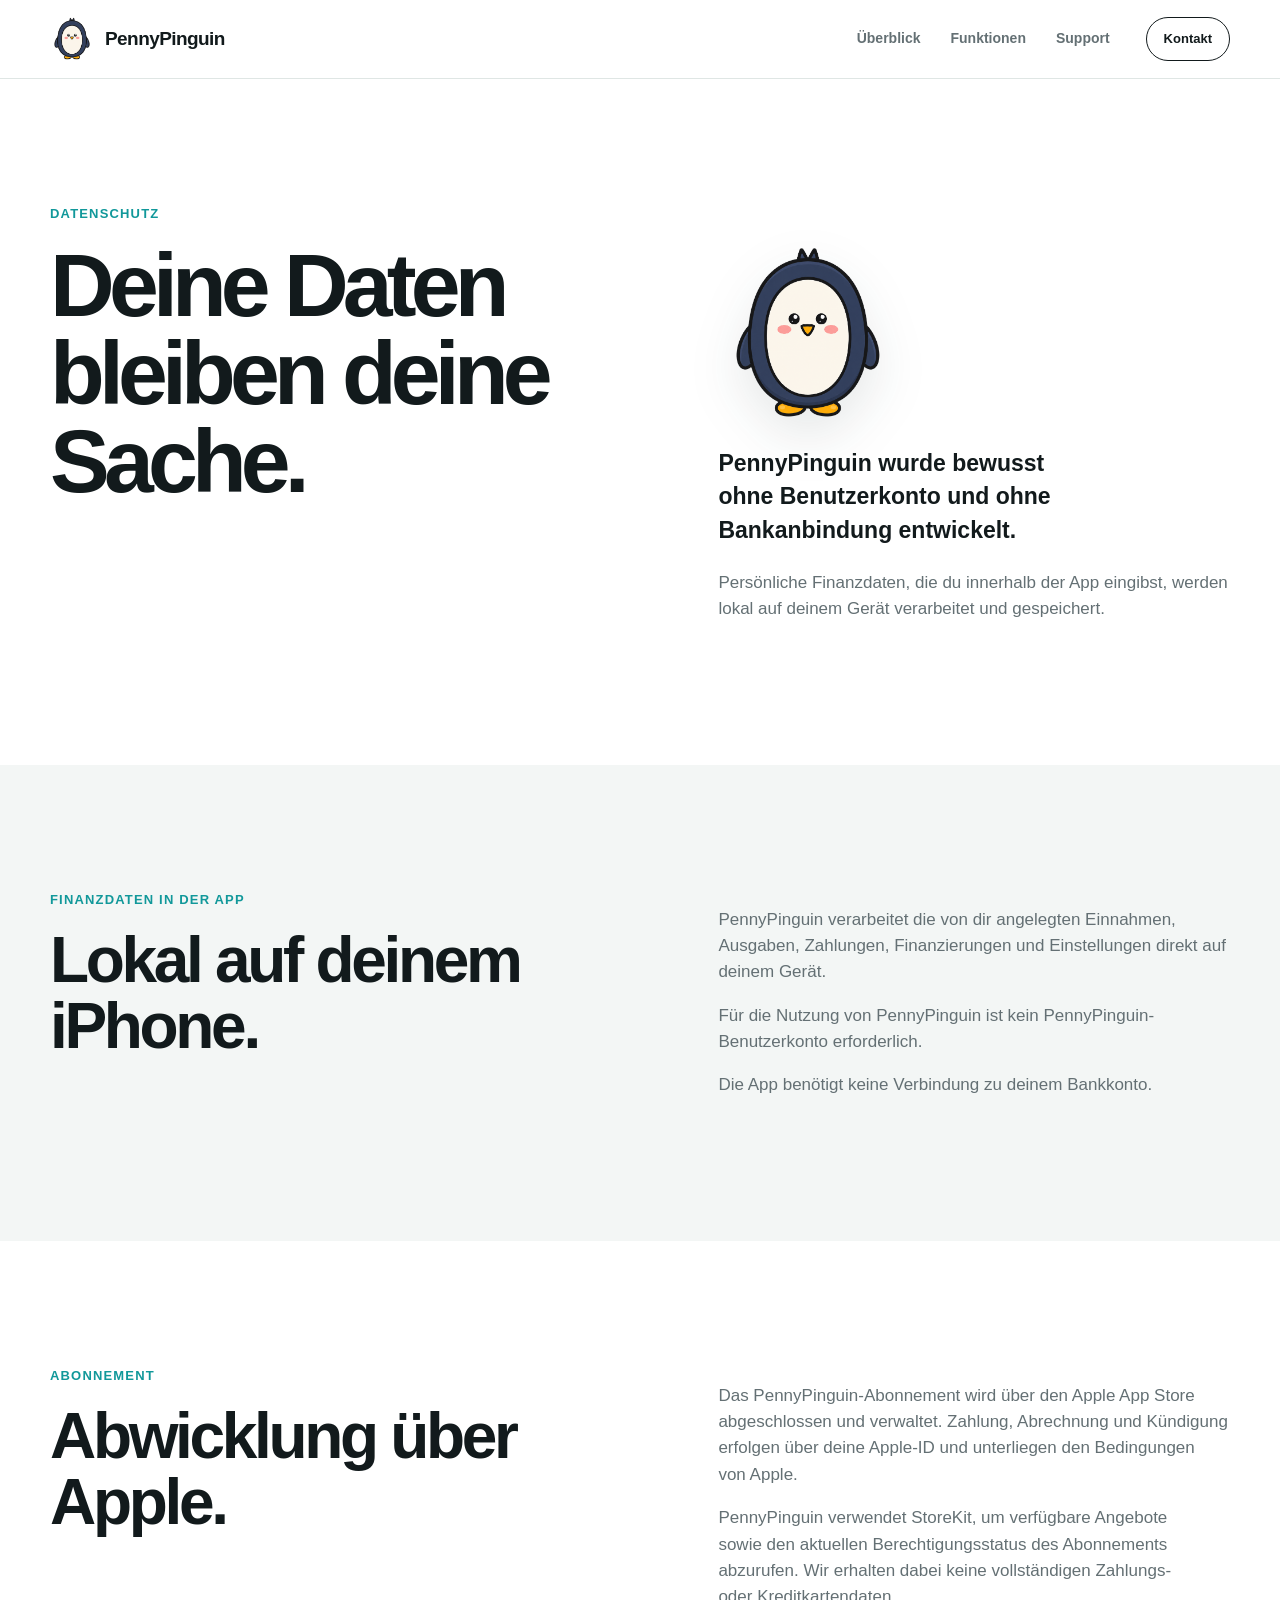
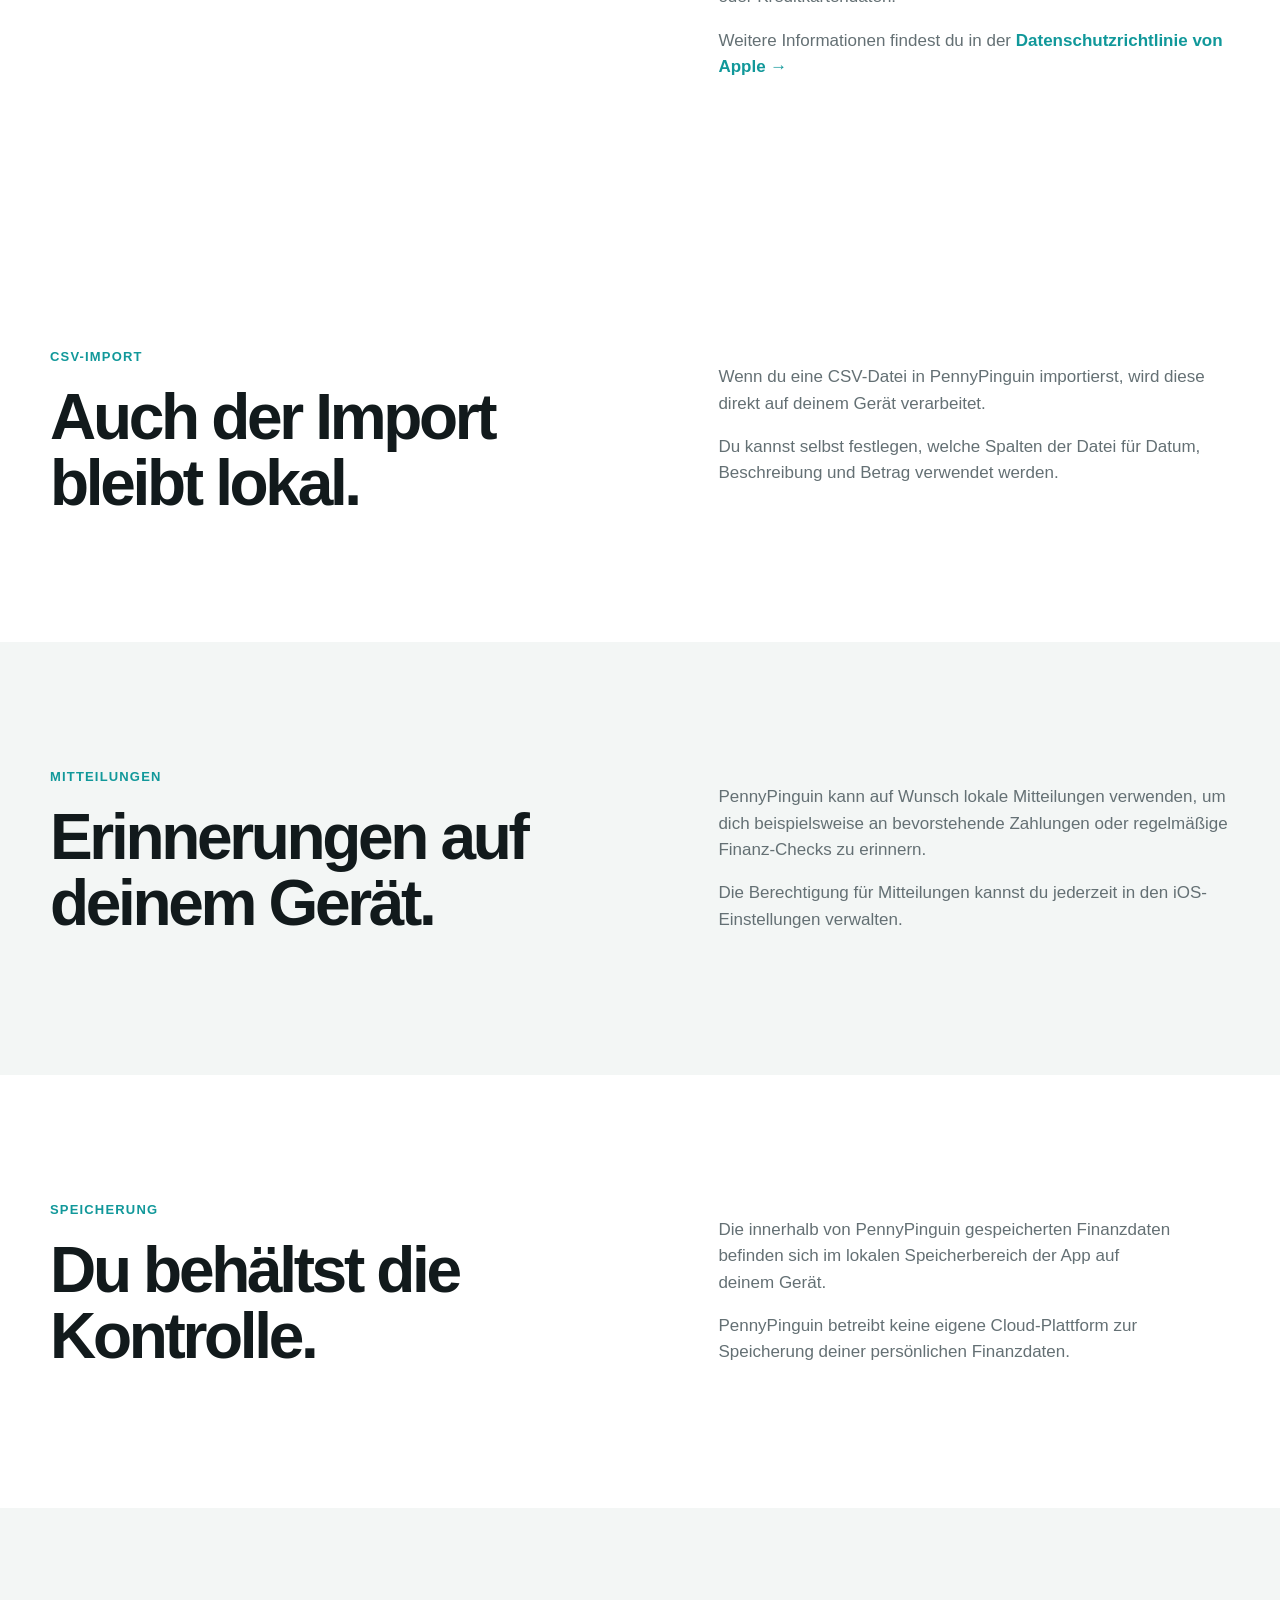
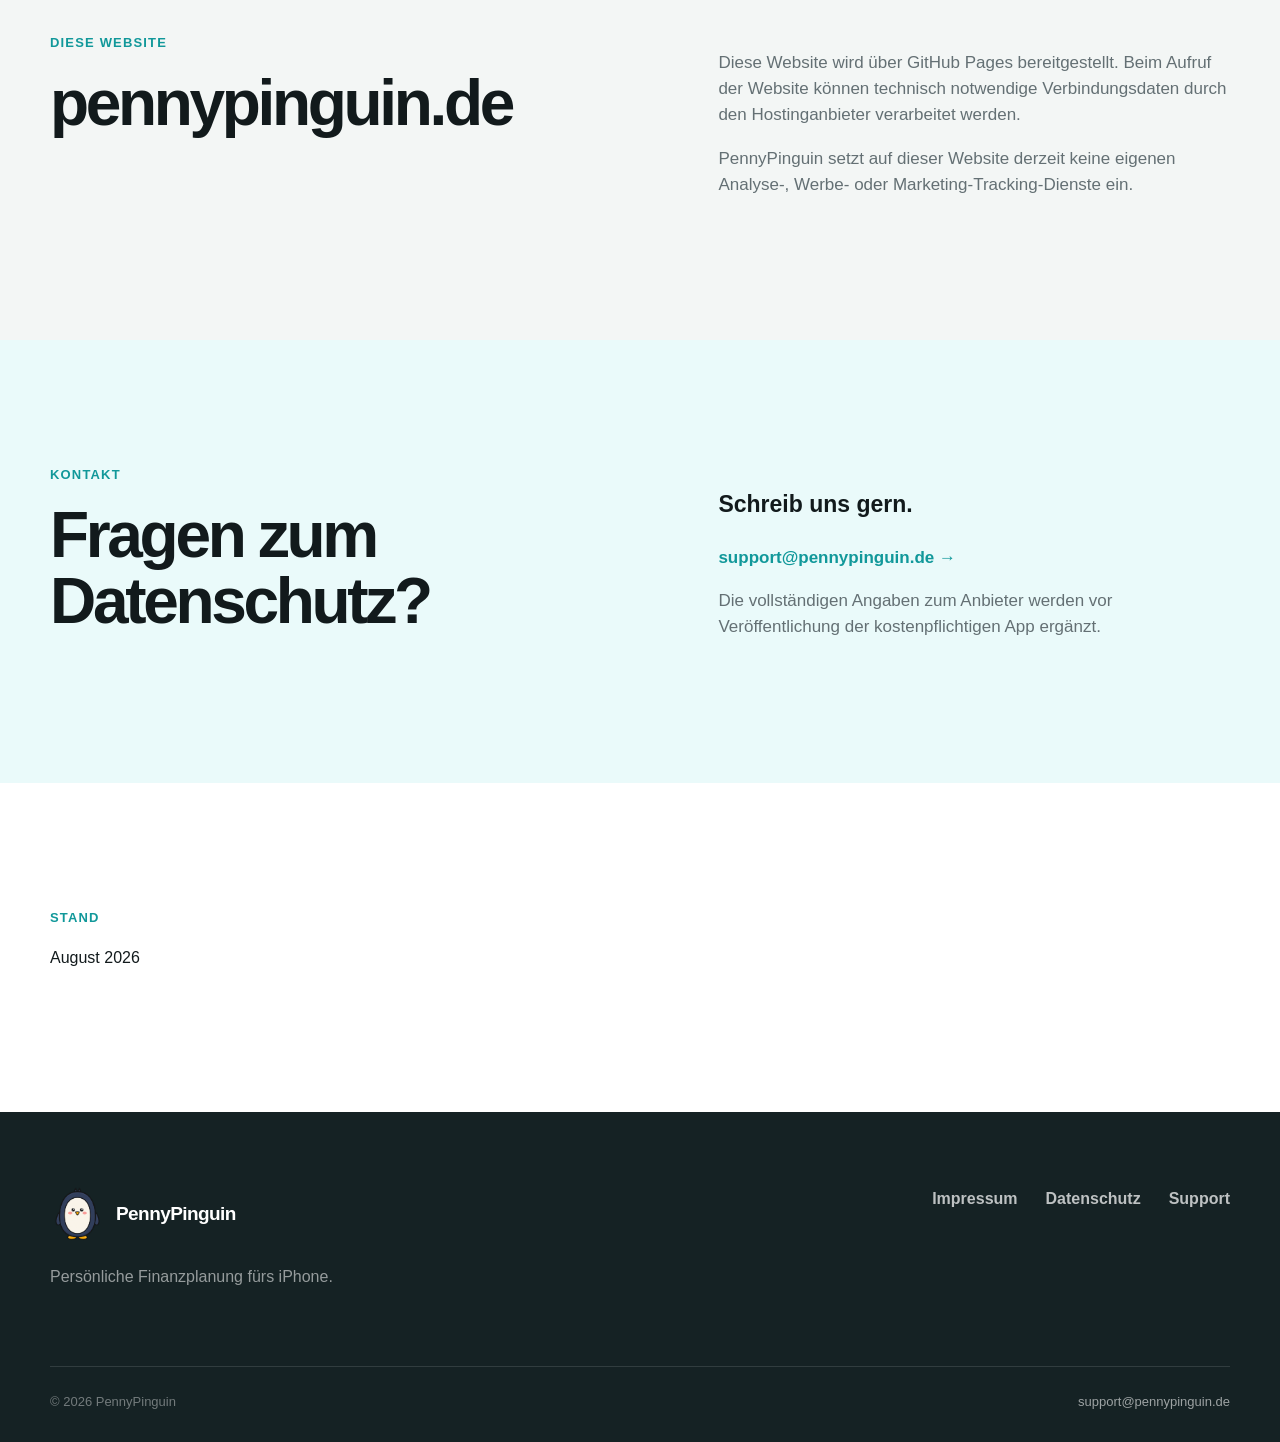
==== commit 6ad977f0: "Update datenschutz.html with subscription details Added subscription information and Apple privacy d" ====
--- a/datenschutz.html
+++ b/datenschutz.html
@@ -177,6 +177,50 @@
         <div>
 
           <p class="eyebrow">
+            Abonnement
+          </p>
+
+          <h2>
+            Abwicklung über Apple.
+          </h2>
+
+        </div>
+
+        <div>
+
+          <p>
+            Das PennyPinguin-Abonnement wird über den Apple App Store
+            abgeschlossen und verwaltet. Zahlung, Abrechnung und Kündigung
+            erfolgen über deine Apple-ID und unterliegen den Bedingungen von Apple.
+          </p>
+
+          <p>
+            PennyPinguin verwendet StoreKit, um verfügbare Angebote sowie den
+            aktuellen Berechtigungsstatus des Abonnements abzurufen. Wir erhalten
+            dabei keine vollständigen Zahlungs- oder Kreditkartendaten.
+          </p>
+
+          <p>
+            Weitere Informationen findest du in der
+            <a class="simple-link" href="https://www.apple.com/de/legal/privacy/" rel="noopener noreferrer">
+              Datenschutzrichtlinie von Apple →
+            </a>
+          </p>
+
+        </div>
+
+      </div>
+
+    </section>
+
+
+    <section class="section">
+
+      <div class="container split-section">
+
+        <div>
+
+          <p class="eyebrow">
             CSV-Import
           </p>
 
--- a/style.css
+++ b/style.css
@@ -23,6 +23,10 @@
 
 html {
   scroll-behavior: smooth;
+}
+
+section[id] {
+  scroll-margin-top: 96px;
 }
 
 body {
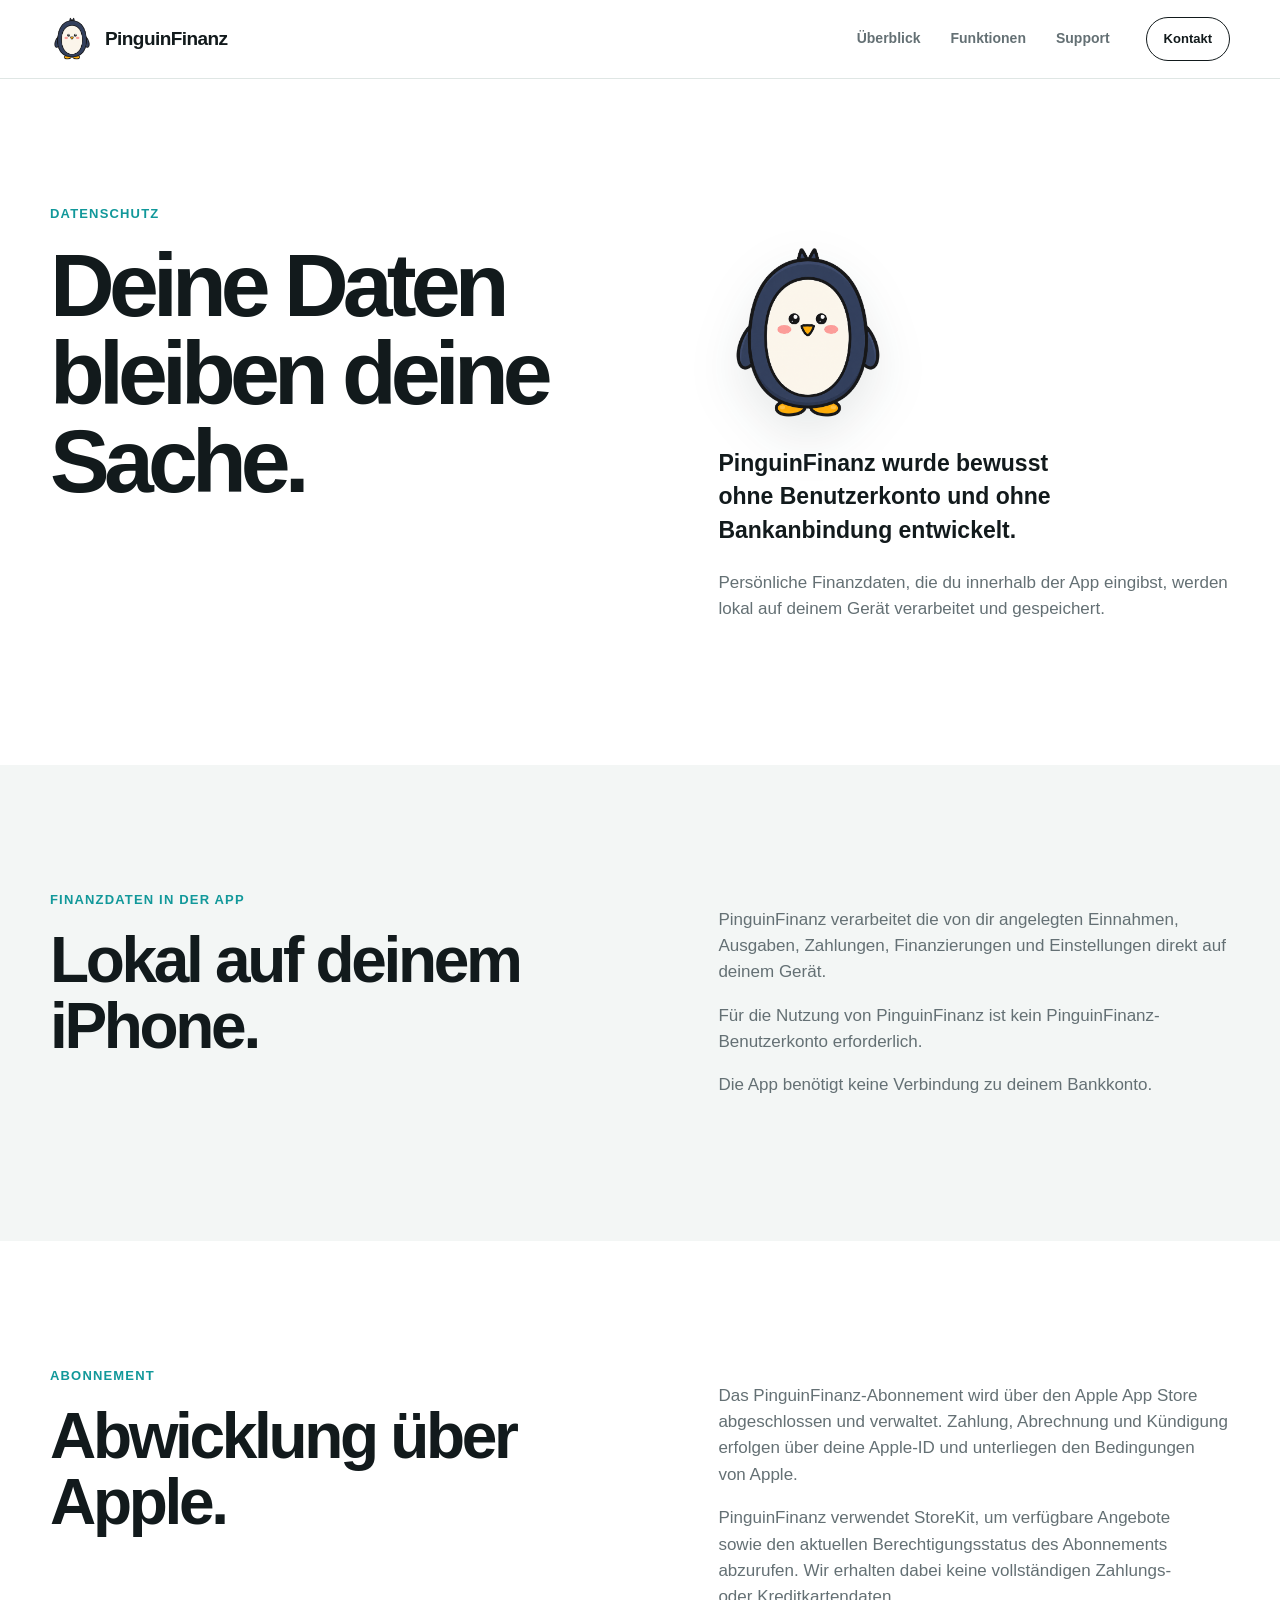
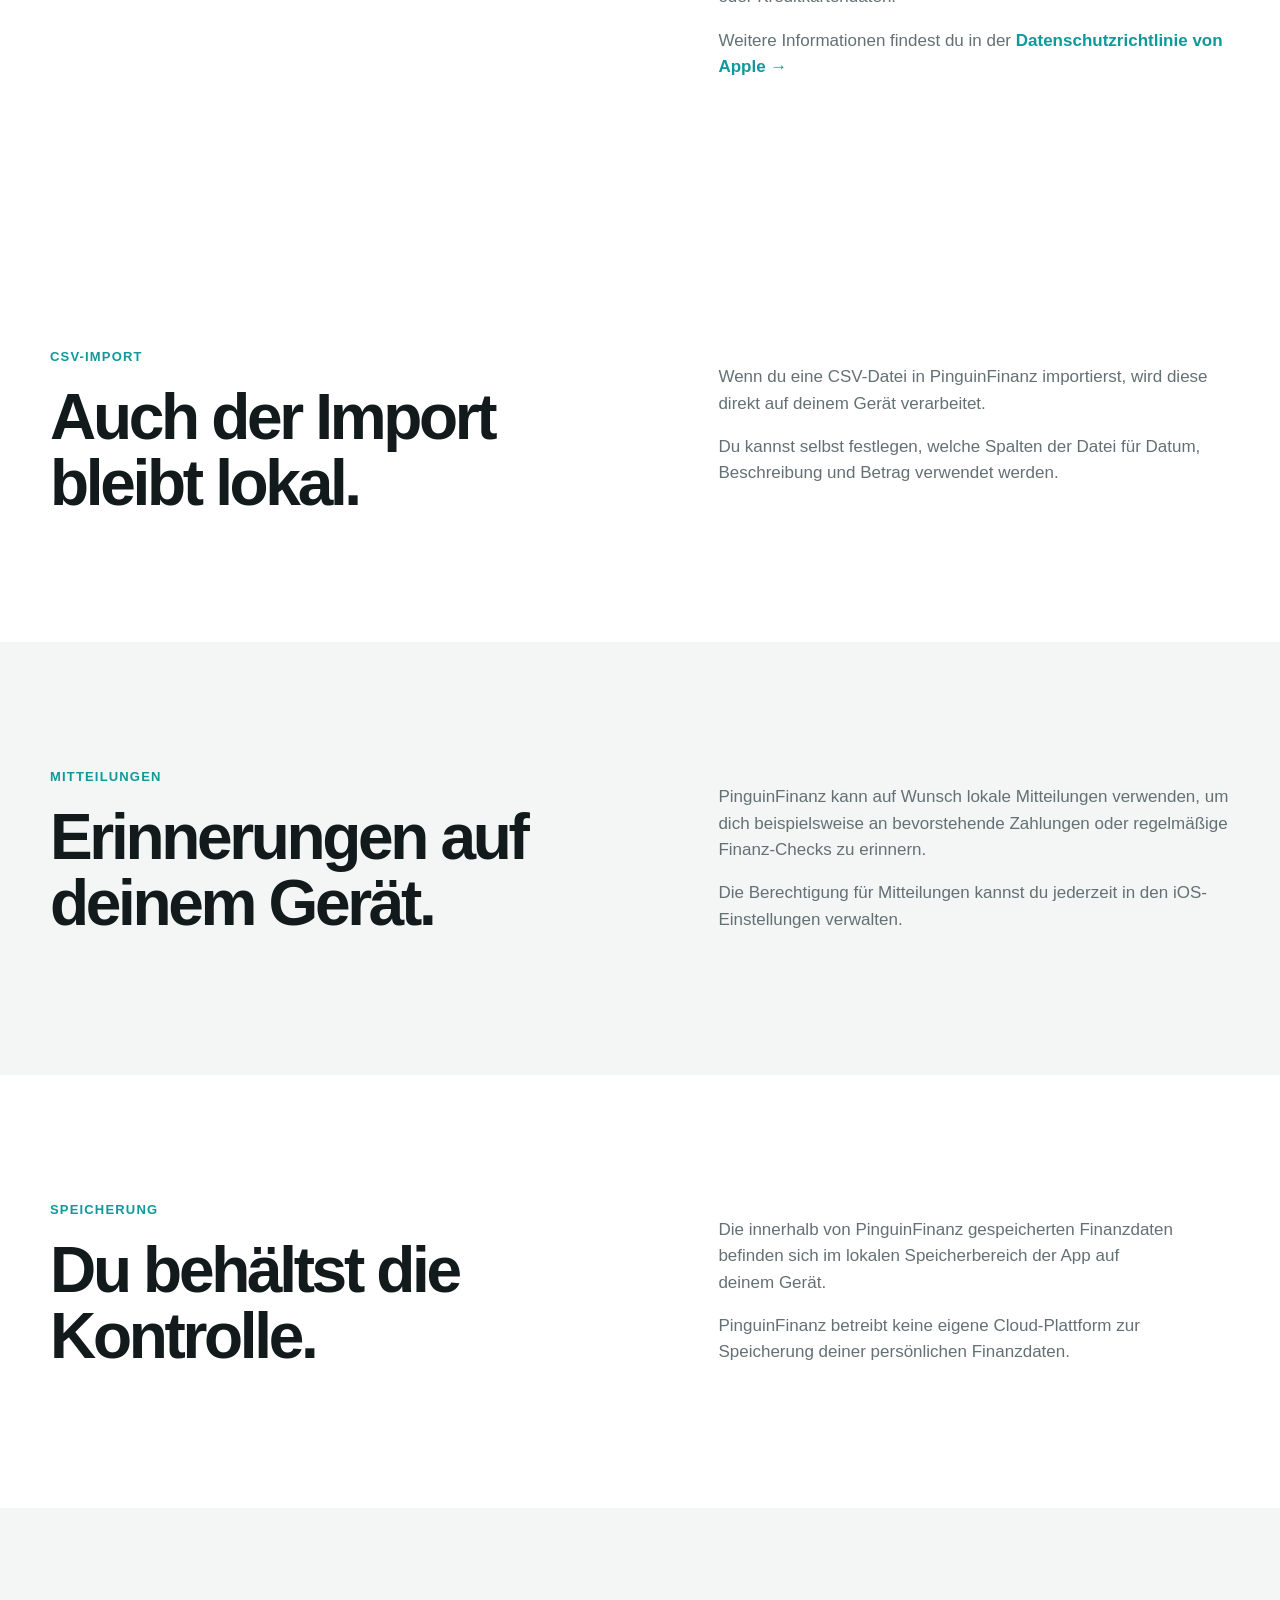
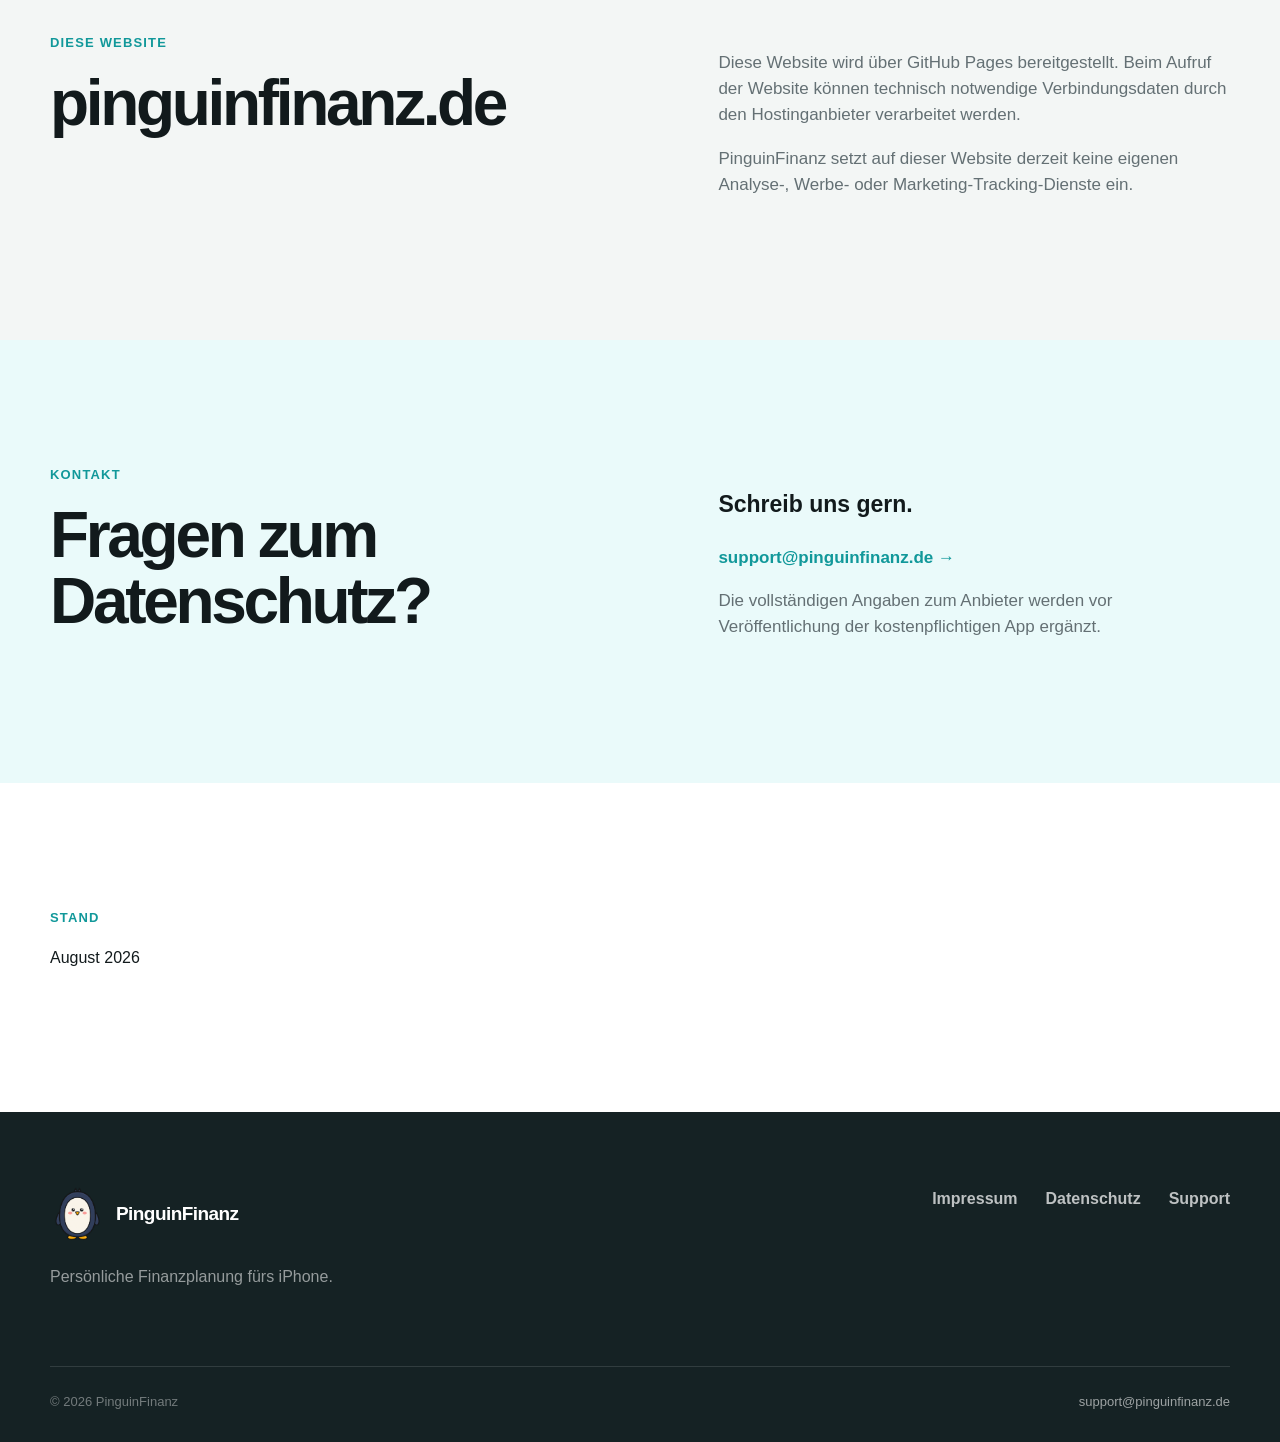
==== commit a7e3c40a: "Update branding from PennyPinguin to PinguinFinanz" ====
--- a/datenschutz.html
+++ b/datenschutz.html
@@ -8,11 +8,11 @@
     content="width=device-width, initial-scale=1.0"
   >
 
-  <title>Datenschutz – PennyPinguin</title>
+  <title>Datenschutz – PinguinFinanz</title>
 
   <meta
     name="description"
-    content="Datenschutzerklärung für PennyPinguin und pennypinguin.de."
+    content="Datenschutzerklärung für PinguinFinanz und pinguinfinanz.de."
   >
 
   <meta
@@ -46,7 +46,7 @@
       <a
         class="brand"
         href="index.html"
-        aria-label="PennyPinguin Startseite"
+        aria-label="PinguinFinanz Startseite"
       >
         <img
           src="pennypinguin.png"
@@ -54,7 +54,7 @@
           class="brand-logo"
         >
 
-        <span>PennyPinguin</span>
+        <span>PinguinFinanz</span>
       </a>
 
       <nav
@@ -76,7 +76,7 @@
 
       <a
         class="header-cta"
-        href="mailto:support@pennypinguin.de"
+        href="mailto:support@pinguinfinanz.de"
       >
         Kontakt
       </a>
@@ -113,7 +113,7 @@
           >
 
           <p class="large-copy">
-            PennyPinguin wurde bewusst ohne Benutzerkonto
+            PinguinFinanz wurde bewusst ohne Benutzerkonto
             und ohne Bankanbindung entwickelt.
           </p>
 
@@ -149,14 +149,14 @@
         <div>
 
           <p>
-            PennyPinguin verarbeitet die von dir angelegten Einnahmen,
+            PinguinFinanz verarbeitet die von dir angelegten Einnahmen,
             Ausgaben, Zahlungen, Finanzierungen und Einstellungen
             direkt auf deinem Gerät.
           </p>
 
           <p>
-            Für die Nutzung von PennyPinguin ist kein
-            PennyPinguin-Benutzerkonto erforderlich.
+            Für die Nutzung von PinguinFinanz ist kein
+            PinguinFinanz-Benutzerkonto erforderlich.
           </p>
 
           <p>
@@ -189,13 +189,13 @@
         <div>
 
           <p>
-            Das PennyPinguin-Abonnement wird über den Apple App Store
+            Das PinguinFinanz-Abonnement wird über den Apple App Store
             abgeschlossen und verwaltet. Zahlung, Abrechnung und Kündigung
             erfolgen über deine Apple-ID und unterliegen den Bedingungen von Apple.
           </p>
 
           <p>
-            PennyPinguin verwendet StoreKit, um verfügbare Angebote sowie den
+            PinguinFinanz verwendet StoreKit, um verfügbare Angebote sowie den
             aktuellen Berechtigungsstatus des Abonnements abzurufen. Wir erhalten
             dabei keine vollständigen Zahlungs- oder Kreditkartendaten.
           </p>
@@ -233,7 +233,7 @@
         <div>
 
           <p>
-            Wenn du eine CSV-Datei in PennyPinguin importierst,
+            Wenn du eine CSV-Datei in PinguinFinanz importierst,
             wird diese direkt auf deinem Gerät verarbeitet.
           </p>
 
@@ -268,7 +268,7 @@
         <div>
 
           <p>
-            PennyPinguin kann auf Wunsch lokale Mitteilungen verwenden,
+            PinguinFinanz kann auf Wunsch lokale Mitteilungen verwenden,
             um dich beispielsweise an bevorstehende Zahlungen oder
             regelmäßige Finanz-Checks zu erinnern.
           </p>
@@ -304,12 +304,12 @@
         <div>
 
           <p>
-            Die innerhalb von PennyPinguin gespeicherten Finanzdaten
+            Die innerhalb von PinguinFinanz gespeicherten Finanzdaten
             befinden sich im lokalen Speicherbereich der App auf deinem Gerät.
           </p>
 
           <p>
-            PennyPinguin betreibt keine eigene Cloud-Plattform zur
+            PinguinFinanz betreibt keine eigene Cloud-Plattform zur
             Speicherung deiner persönlichen Finanzdaten.
           </p>
 
@@ -331,7 +331,7 @@
           </p>
 
           <h2>
-            pennypinguin.de
+            pinguinfinanz.de
           </h2>
 
         </div>
@@ -345,7 +345,7 @@
           </p>
 
           <p>
-            PennyPinguin setzt auf dieser Website derzeit keine eigenen
+            PinguinFinanz setzt auf dieser Website derzeit keine eigenen
             Analyse-, Werbe- oder Marketing-Tracking-Dienste ein.
           </p>
 
@@ -381,9 +381,9 @@
           <p>
             <a
               class="simple-link"
-              href="mailto:support@pennypinguin.de"
+              href="mailto:support@pinguinfinanz.de"
             >
-              support@pennypinguin.de →
+              support@pinguinfinanz.de →
             </a>
           </p>
 
@@ -434,7 +434,7 @@
             class="brand-logo footer-logo"
           >
 
-          <span>PennyPinguin</span>
+          <span>PinguinFinanz</span>
         </a>
 
         <p>
@@ -464,11 +464,11 @@
     <div class="container footer-bottom">
 
       <span>
-        © 2026 PennyPinguin
+        © 2026 PinguinFinanz
       </span>
 
-      <a href="mailto:support@pennypinguin.de">
-        support@pennypinguin.de
+      <a href="mailto:support@pinguinfinanz.de">
+        support@pinguinfinanz.de
       </a>
 
     </div>
